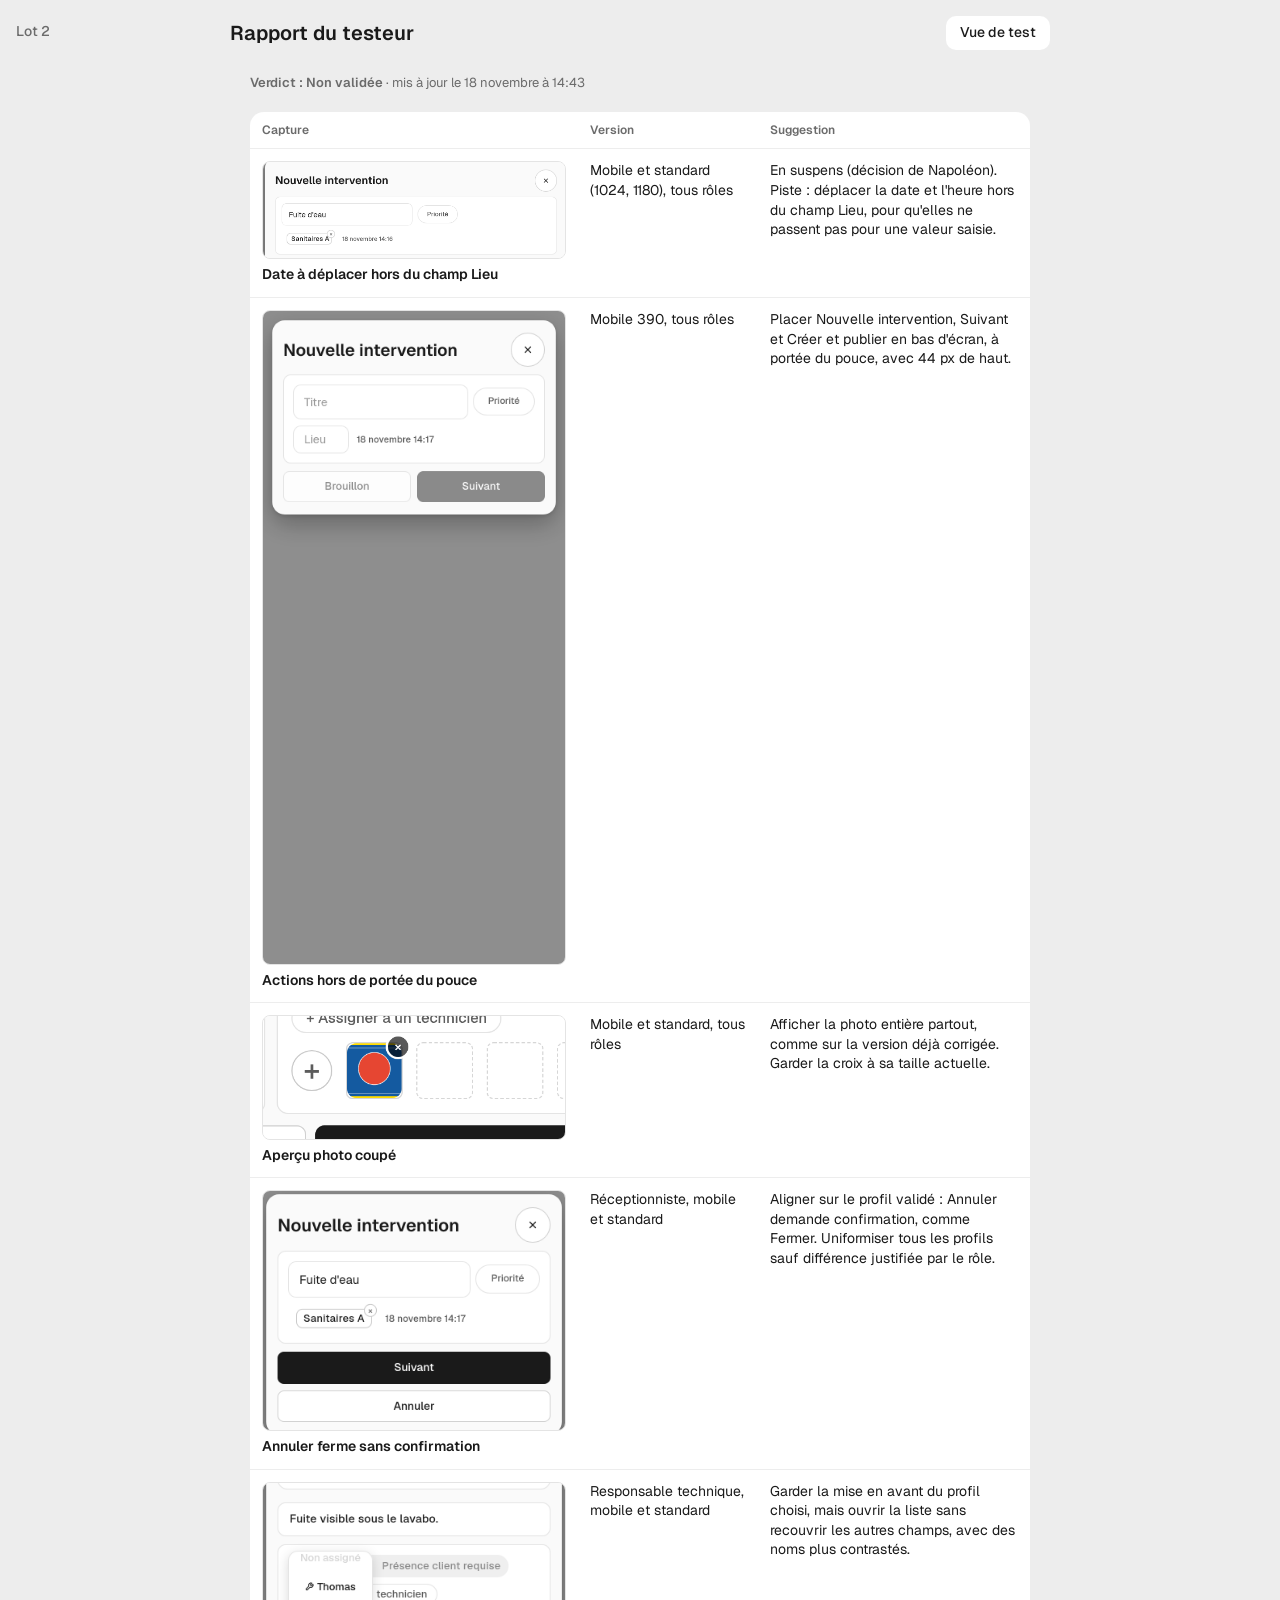
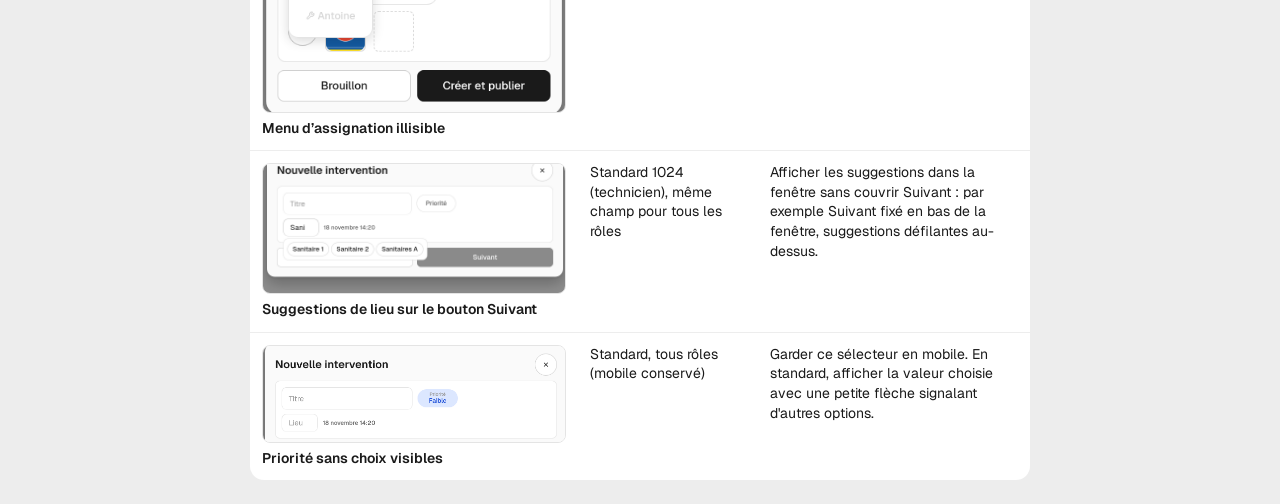
==== index.html @ e4c2c7fb "Rapport : tableau capture / version / suggestion" ====
<!doctype html>
<html lang="fr">
<head>
<meta charset="utf-8">
<meta name="viewport" content="width=device-width, initial-scale=1">
<title>Labo test fonctionnalités</title>
<link rel="icon" href="data:,">
<link rel="stylesheet" href="https://fonts.googleapis.com/css2?family=Geist:wght@400;500;600&family=Geist+Mono&display=swap">
<style>
*{box-sizing:border-box}
html,body{margin:0;background:#EDEDED;color:#1A1A1A;font:15px/1.4 Geist,system-ui,sans-serif}
h1{font-size:20px;font-weight:600;margin:0}
h2{font-size:16px;font-weight:600;margin:0}
.top{padding:16px 20px 0}
.wrap{display:grid;grid-template-columns:1fr 1fr;gap:20px;padding:16px 20px 24px;align-items:start}
@media (max-width:900px){.wrap{grid-template-columns:1fr}}
.half{min-width:0}
.hrow{display:flex;align-items:center;justify-content:space-between;gap:12px;margin-bottom:12px;min-height:34px}
.sw{display:inline-flex;background:#fff;border-radius:10px;padding:3px}
.sw button{border:0;background:none;font:inherit;font-size:14px;font-weight:500;padding:6px 14px;border-radius:8px;color:#6B6B6B;cursor:pointer}
.sw button[aria-pressed=true]{background:#1A1A1A;color:#fff}
.stage{position:relative;overflow:hidden}
.stage iframe{border:0;display:block;transform-origin:0 0;background:#EDEDED}
.std iframe{border-radius:14px;box-shadow:0 0 0 1px rgba(0,0,0,.08)}
.phone{border:10px solid #1A1A1A;border-radius:44px;overflow:hidden;width:410px;height:864px;transform-origin:0 0}
.phone iframe{width:390px;height:844px}
.muted{color:#6B6B6B}
.maj{font-size:13px}
.rt{width:100%;border-collapse:separate;border-spacing:0;background:#fff;border-radius:14px;overflow:hidden;font-size:14px}
.rt th{text-align:left;font-size:12px;font-weight:600;color:#6B6B6B;padding:10px 12px;border-bottom:1px solid #EDEDED}
.rt td{vertical-align:top;padding:12px;border-bottom:1px solid #EDEDED}
.rt tr:last-child td{border-bottom:0}
.rt td:first-child{width:42%}
.rt img{display:block;max-width:100%;border-radius:8px;border:1px solid #E4E4E4;cursor:zoom-in}
.rt b{font-weight:600}
.vd{font-weight:600}
.cards{display:flex;flex-direction:column;gap:12px}
.card{background:#fff;border-radius:14px;padding:14px 16px}
.card h3{font-size:15px;font-weight:600;margin:0 0 8px}
.ex{font-size:12px;font-weight:500;color:#6B6B6B;margin-bottom:4px}
.bd{display:flex;flex-wrap:wrap;gap:6px;margin-bottom:10px}
.b{font-size:12px;font-weight:500;padding:2px 8px;border-radius:999px;background:#F1F1F1}
.g-bloquant{background:#FBE3E1;color:#9B1C12}.g-majeur{background:#FCEBD5;color:#8A4B00}.g-mineur{background:#EEF0F3;color:#3D4450}
.s-ouvert{background:#F1F1F1}.s-corrige{background:#E2EEFB;color:#14508C}.s-valide{background:#E1F3E6;color:#1C6B34}
.card img{display:block;max-width:100%;border-radius:10px;border:1px solid #E4E4E4;cursor:zoom-in;margin-bottom:10px}
pre{font:12.5px/1.45 'Geist Mono',ui-monospace,monospace;background:#F6F6F6;border-radius:10px;padding:10px 12px;margin:0 0 10px;white-space:pre-wrap;word-break:break-word}
.cm{margin:0;white-space:pre-wrap}
.big{position:fixed;inset:0;background:rgba(0,0,0,.8);display:flex;align-items:center;justify-content:center;z-index:9;cursor:zoom-out;padding:20px}
.big img{max-width:100%;max-height:100%;border-radius:10px;background:#fff}
.wrap.r{grid-template-columns:1fr;max-width:820px;margin:0 auto}
.top{display:flex;align-items:center;justify-content:space-between;max-width:860px;margin:0 auto}
.back{color:#1A1A1A;font-weight:500;font-size:14px;background:#fff;border-radius:10px;padding:7px 14px;text-decoration:none}
#lotv{position:absolute;top:22px;left:16px;font-size:14px;font-weight:500;color:#6B6B6B}
</style>
</head>
<body>
<div id="lotv">Lot 2</div>
<div class="top"><h1>Rapport du testeur</h1><a class="back" href="test.html">Vue de test</a></div>
<div class="wrap r">
  <section class="half" id="rapport">
    <div class="hrow"><span class="muted maj" id="maj"></span></div>
    <div class="cards" id="constats"><p class="muted">Chargement…</p></div>
  </section>
</div>
<script>
// Partie droite : rapport.json (rempli par l'Agent Testeur).
const esc = v => String(v ?? '').replace(/[&<>"']/g, c => ({ '&': '&amp;', '<': '&lt;', '>': '&gt;', '"': '&quot;', "'": '&#39;' })[c]);
const G = { bloquant: 'Bloquant', majeur: 'Majeur', mineur: 'Mineur' }, S = { ouvert: 'Ouvert', corrige: 'Corrigé', valide: 'Validé' }, V = { mobile: 'Mobile', standard: 'Standard' };
const fmt = d => { const x = new Date(d); return isNaN(x) ? '' : x.toLocaleString('fr-FR', { day: 'numeric', month: 'long', hour: '2-digit', minute: '2-digit', timeZone: 'Europe/Paris' }); };
fetch('rapport.json?t=' + Date.now(), { cache: 'no-store' }).then(r => r.json()).then(R => {
  const L = R.constats || [];
  document.getElementById('maj').innerHTML = (R.verdict ? `<span class="vd">Verdict : ${esc(R.verdict)}</span> · ` : '') + (R.maj ? 'mis à jour le ' + fmt(R.maj) : '');
  document.getElementById('constats').innerHTML = L.length ? `<table class="rt"><thead><tr><th>Capture</th><th>Version</th><th>Suggestion</th></tr></thead><tbody>${L.map(c => `<tr>
    <td>${c.capture ? `<img src="${esc(c.capture)}?t=${Date.now()}" alt="${esc(c.titre)}" loading="lazy">` : ''}<div style="margin-top:6px"><b>${esc(c.titre)}</b></div></td>
    <td>${esc(c.versions || c.vue || '')}</td>
    <td>${esc(c.suggestion || c.commentaire || '')}</td>
  </tr>`).join('')}</tbody></table>` : '<p class="muted">Aucun constat pour l\'instant.</p>';
}).catch(() => { document.getElementById('constats').innerHTML = '<p class="muted">Rapport illisible : vérifier que rapport.json est un JSON valide.</p>'; });
document.getElementById('constats').addEventListener('click', e => { const i = e.target.closest('.rt img, .card img'); if (!i) return; const o = document.createElement('div'); o.className = 'big'; o.innerHTML = `<img src="${i.src}" alt="">`; o.onclick = () => o.remove(); document.body.append(o); });
addEventListener('keydown', e => { if (e.key === 'Escape') document.querySelector('.big')?.remove(); });
</script>
</body>
</html>
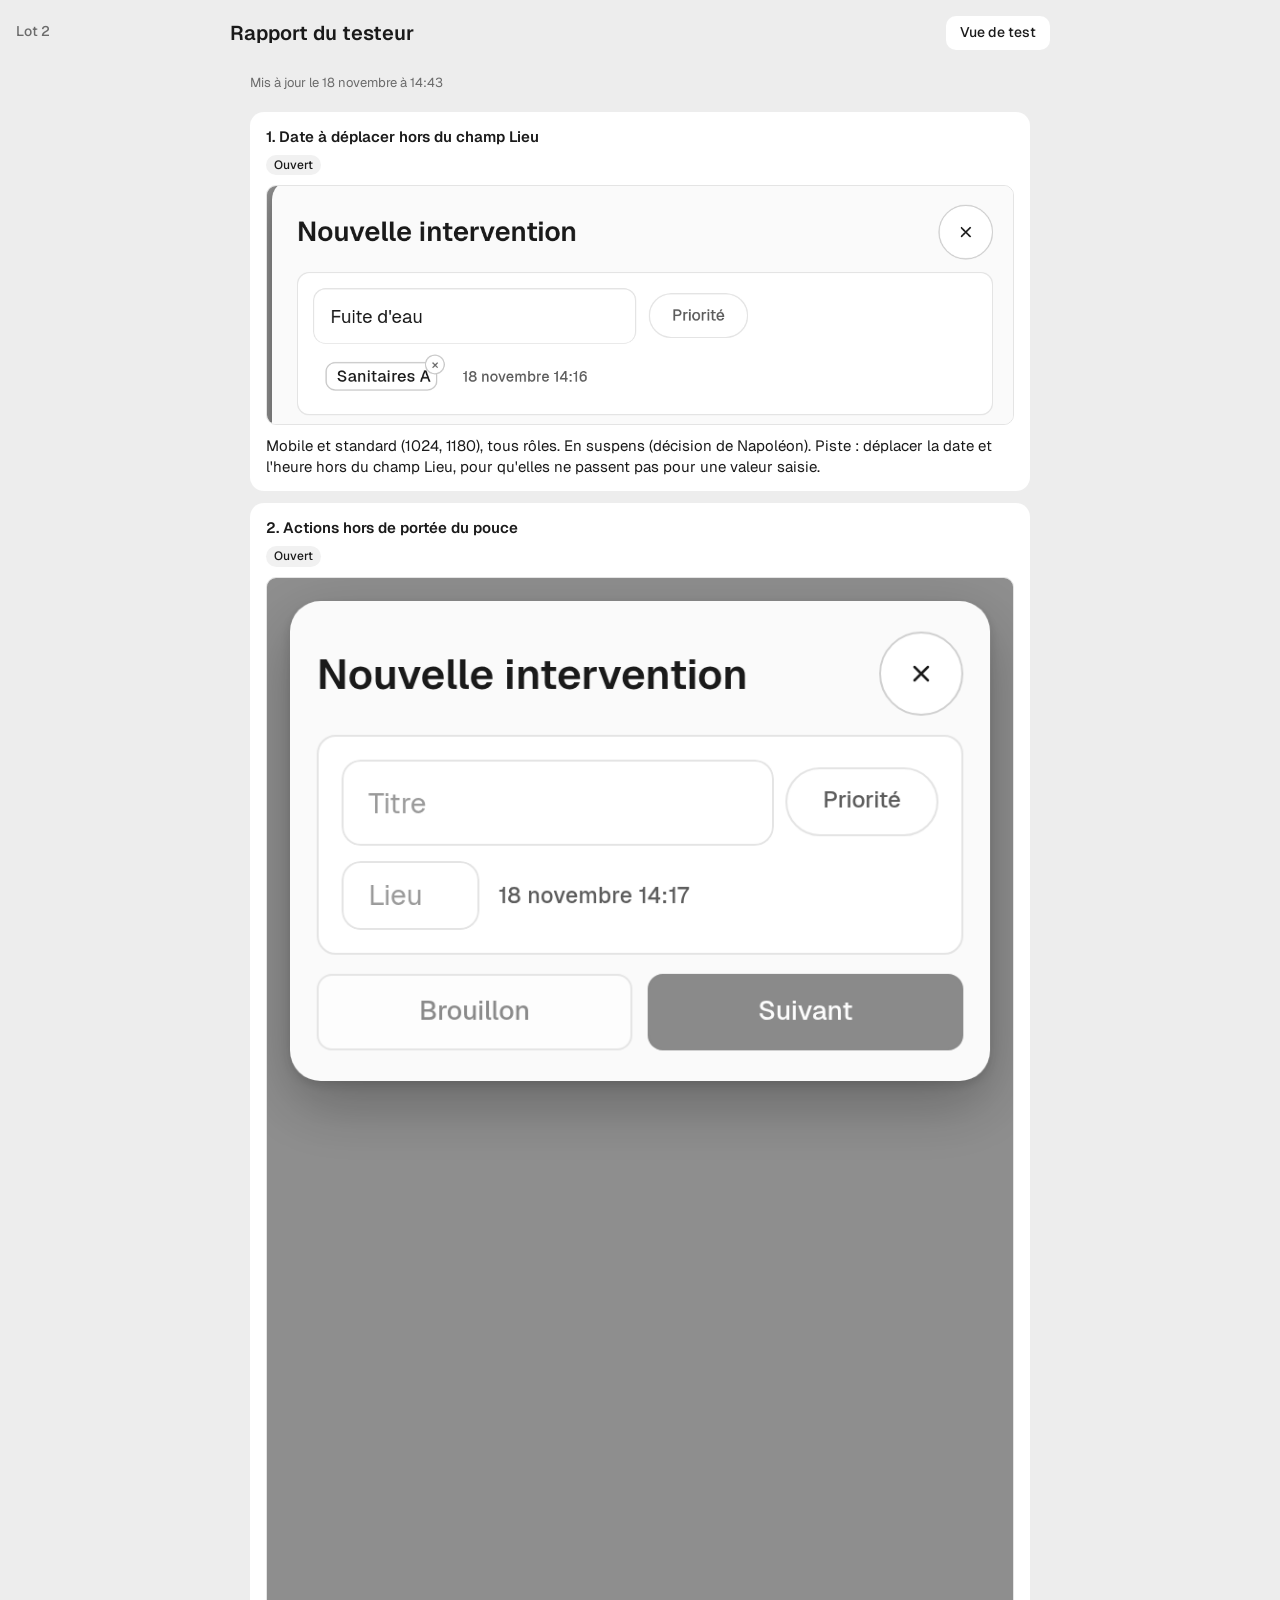
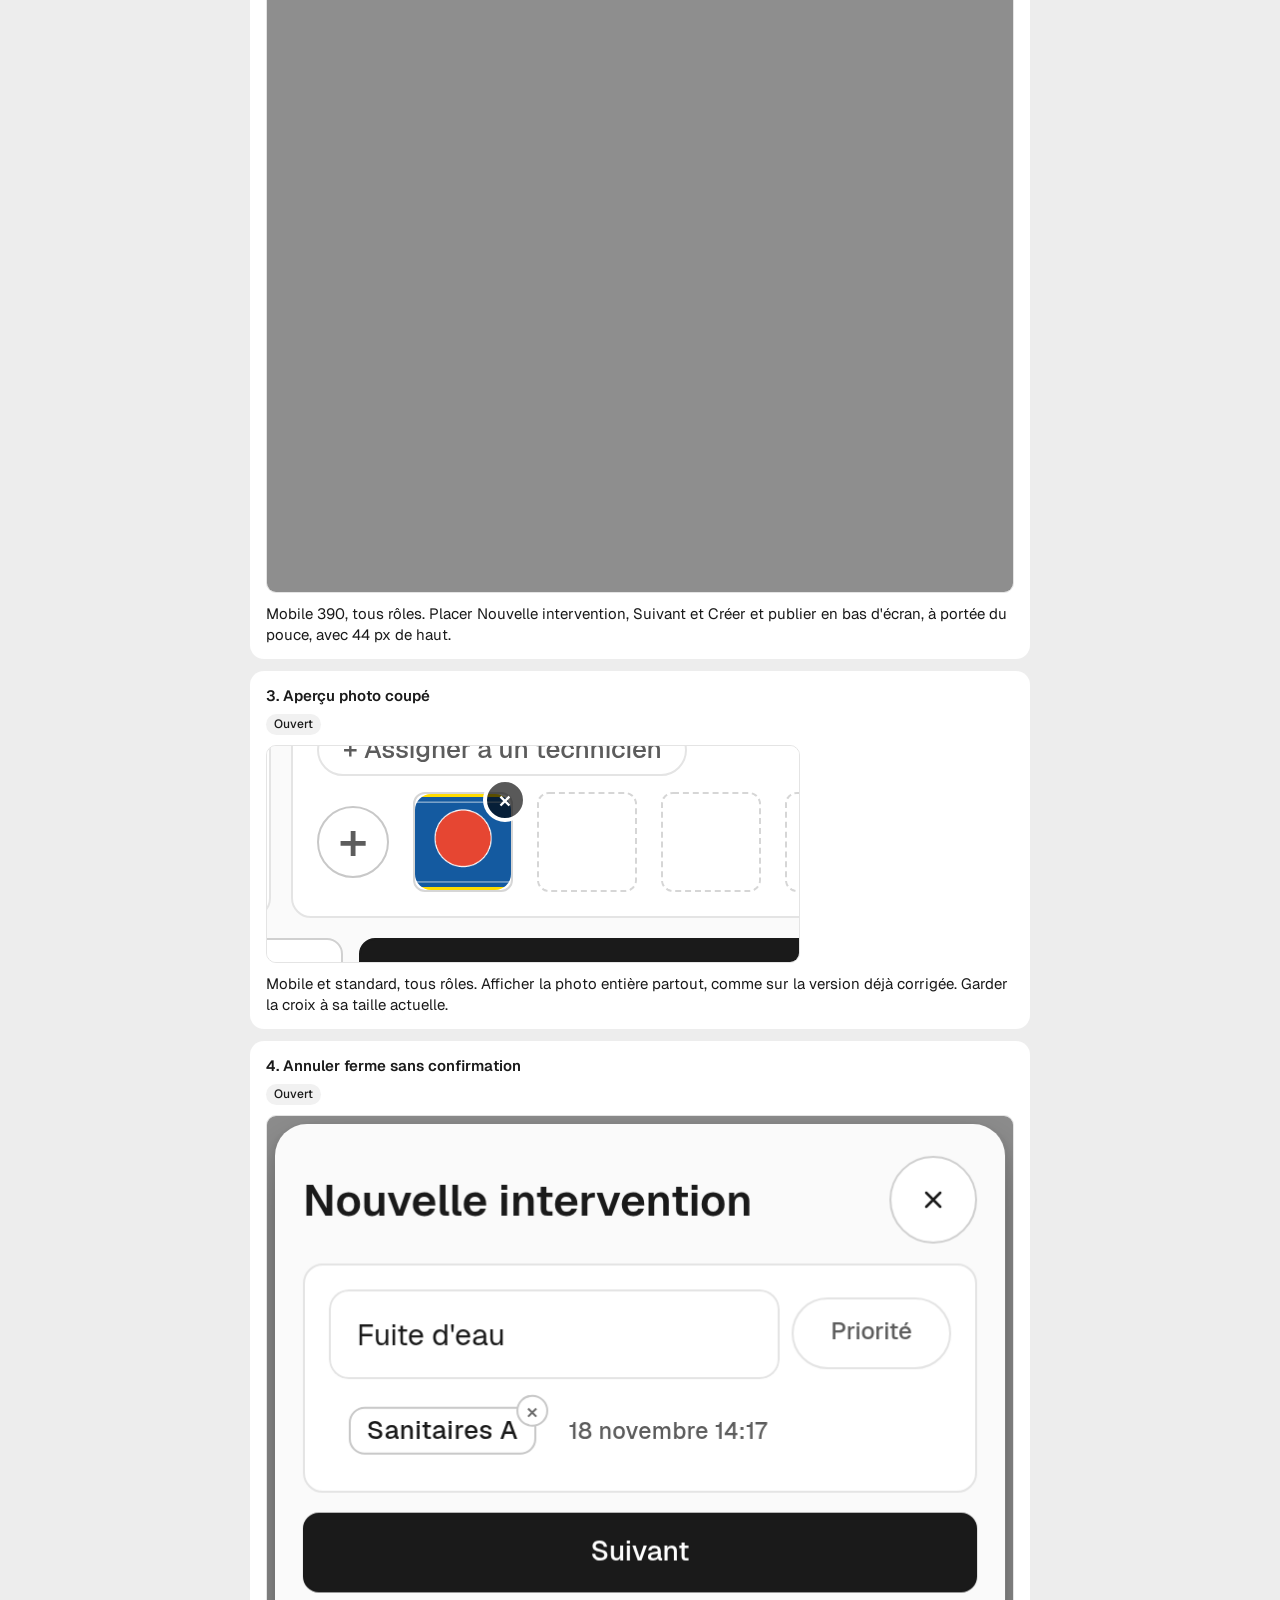
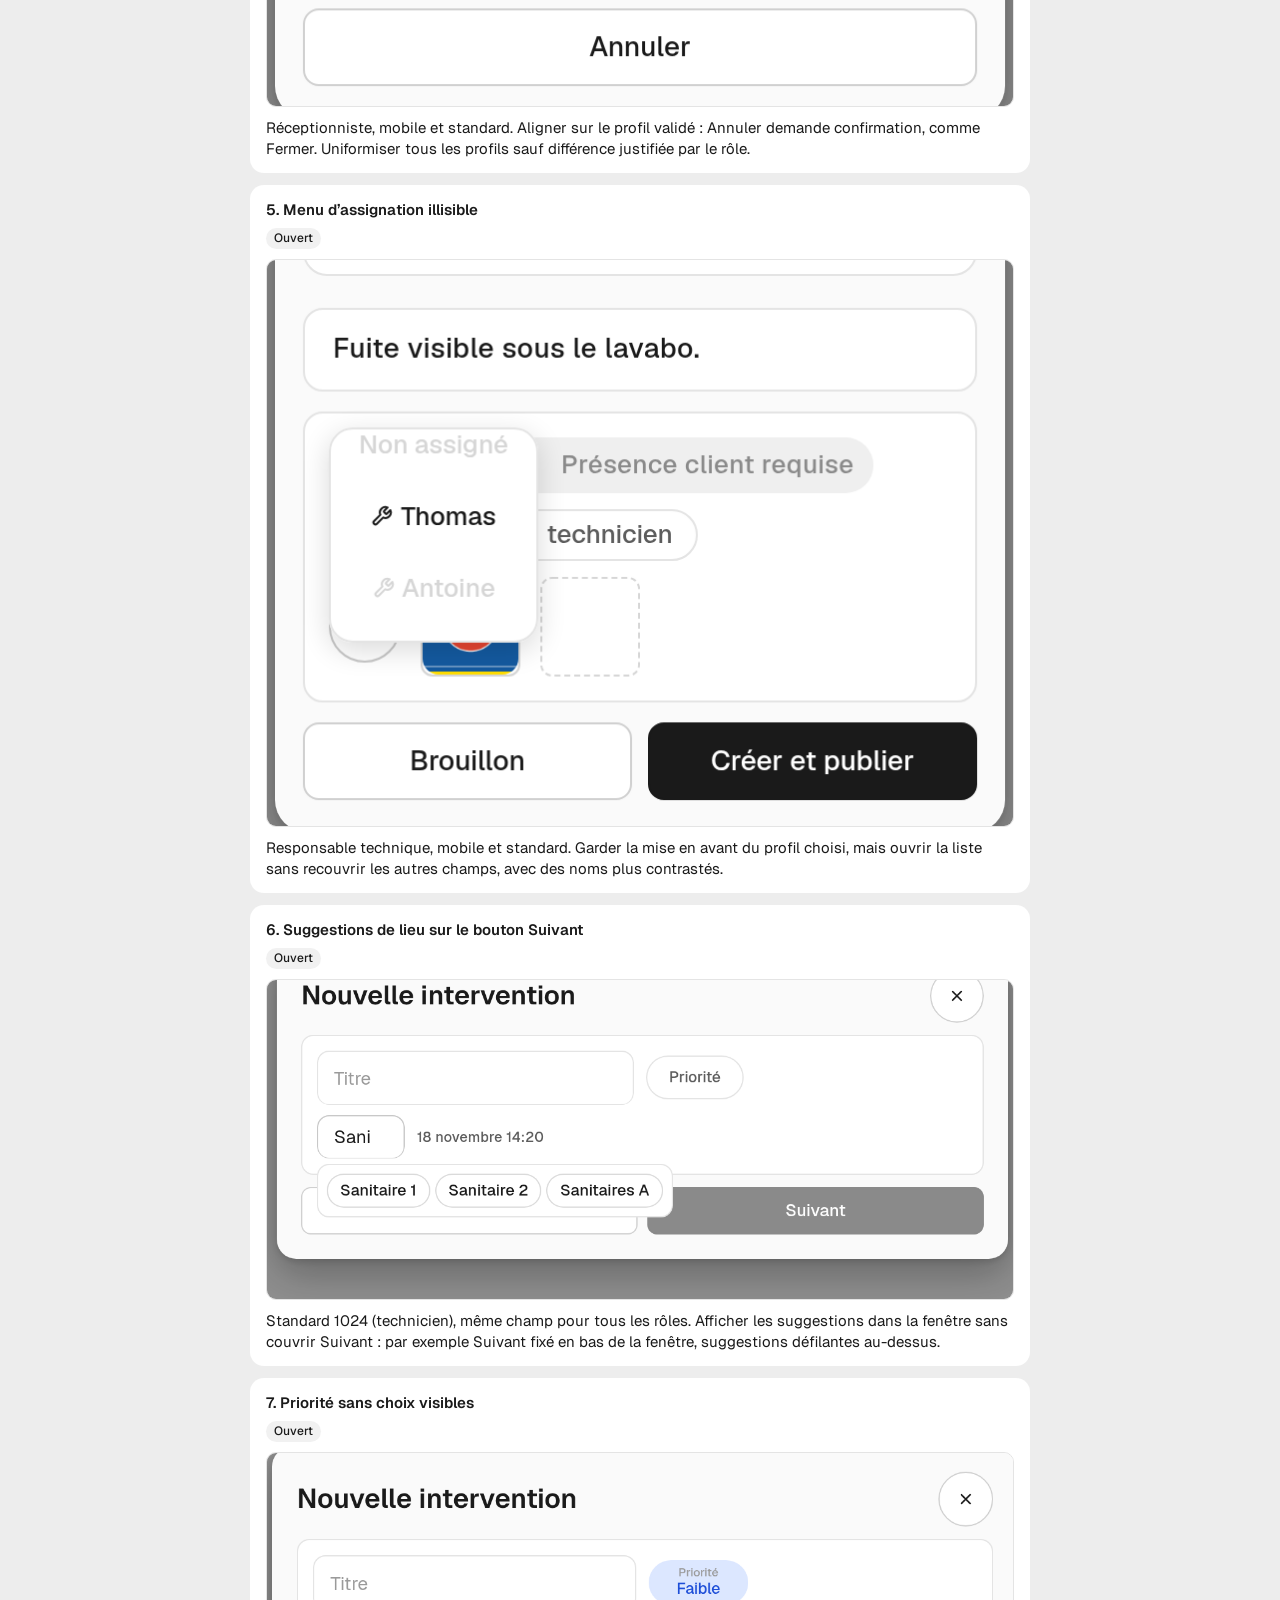
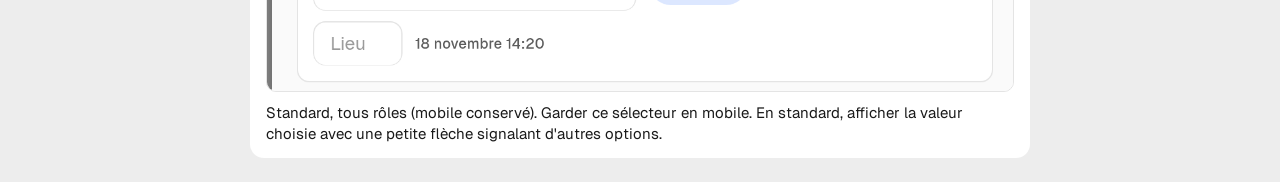
==== commit ee579f65: "Revert "Rapport : tableau capture / version / suggestion" This reverts commit e4c2c7fb3b14aaa606e029" ====
--- a/index.html
+++ b/index.html
@@ -26,14 +26,6 @@
 .phone iframe{width:390px;height:844px}
 .muted{color:#6B6B6B}
 .maj{font-size:13px}
-.rt{width:100%;border-collapse:separate;border-spacing:0;background:#fff;border-radius:14px;overflow:hidden;font-size:14px}
-.rt th{text-align:left;font-size:12px;font-weight:600;color:#6B6B6B;padding:10px 12px;border-bottom:1px solid #EDEDED}
-.rt td{vertical-align:top;padding:12px;border-bottom:1px solid #EDEDED}
-.rt tr:last-child td{border-bottom:0}
-.rt td:first-child{width:42%}
-.rt img{display:block;max-width:100%;border-radius:8px;border:1px solid #E4E4E4;cursor:zoom-in}
-.rt b{font-weight:600}
-.vd{font-weight:600}
 .cards{display:flex;flex-direction:column;gap:12px}
 .card{background:#fff;border-radius:14px;padding:14px 16px}
 .card h3{font-size:15px;font-weight:600;margin:0 0 8px}
@@ -69,14 +61,17 @@
 const fmt = d => { const x = new Date(d); return isNaN(x) ? '' : x.toLocaleString('fr-FR', { day: 'numeric', month: 'long', hour: '2-digit', minute: '2-digit', timeZone: 'Europe/Paris' }); };
 fetch('rapport.json?t=' + Date.now(), { cache: 'no-store' }).then(r => r.json()).then(R => {
   const L = R.constats || [];
-  document.getElementById('maj').innerHTML = (R.verdict ? `<span class="vd">Verdict : ${esc(R.verdict)}</span> · ` : '') + (R.maj ? 'mis à jour le ' + fmt(R.maj) : '');
-  document.getElementById('constats').innerHTML = L.length ? `<table class="rt"><thead><tr><th>Capture</th><th>Version</th><th>Suggestion</th></tr></thead><tbody>${L.map(c => `<tr>
-    <td>${c.capture ? `<img src="${esc(c.capture)}?t=${Date.now()}" alt="${esc(c.titre)}" loading="lazy">` : ''}<div style="margin-top:6px"><b>${esc(c.titre)}</b></div></td>
-    <td>${esc(c.versions || c.vue || '')}</td>
-    <td>${esc(c.suggestion || c.commentaire || '')}</td>
-  </tr>`).join('')}</tbody></table>` : '<p class="muted">Aucun constat pour l\'instant.</p>';
+  document.getElementById('maj').textContent = R.maj ? 'Mis à jour le ' + fmt(R.maj) : '';
+  document.getElementById('constats').innerHTML = L.length ? L.map(c => `<article class="card">
+    ${c.exemple ? '<div class="ex">Exemple (à supprimer)</div>' : ''}
+    <h3>${esc(c.id)}. ${esc(c.titre)}</h3>
+    <div class="bd">${c.vue ? `<span class="b">${esc(V[c.vue] || c.vue)}</span>` : ''}${c.gravite ? `<span class="b g-${esc(c.gravite)}">${esc(G[c.gravite] || c.gravite)}</span>` : ''}${c.statut ? `<span class="b s-${esc(c.statut)}">${esc(S[c.statut] || c.statut)}</span>` : ''}</div>
+    ${c.capture ? `<img src="${esc(c.capture)}?t=${Date.now()}" alt="Capture du constat ${esc(c.id)}" loading="lazy">` : ''}
+    ${c.extrait ? `<pre>${esc(c.extrait)}</pre>` : ''}
+    ${c.commentaire ? `<p class="cm">${esc(c.commentaire)}</p>` : ''}
+  </article>`).join('') : '<p class="muted">Aucun constat pour l\'instant.</p>';
 }).catch(() => { document.getElementById('constats').innerHTML = '<p class="muted">Rapport illisible : vérifier que rapport.json est un JSON valide.</p>'; });
-document.getElementById('constats').addEventListener('click', e => { const i = e.target.closest('.rt img, .card img'); if (!i) return; const o = document.createElement('div'); o.className = 'big'; o.innerHTML = `<img src="${i.src}" alt="">`; o.onclick = () => o.remove(); document.body.append(o); });
+document.getElementById('constats').addEventListener('click', e => { const i = e.target.closest('.card img'); if (!i) return; const o = document.createElement('div'); o.className = 'big'; o.innerHTML = `<img src="${i.src}" alt="">`; o.onclick = () => o.remove(); document.body.append(o); });
 addEventListener('keydown', e => { if (e.key === 'Escape') document.querySelector('.big')?.remove(); });
 </script>
 </body>
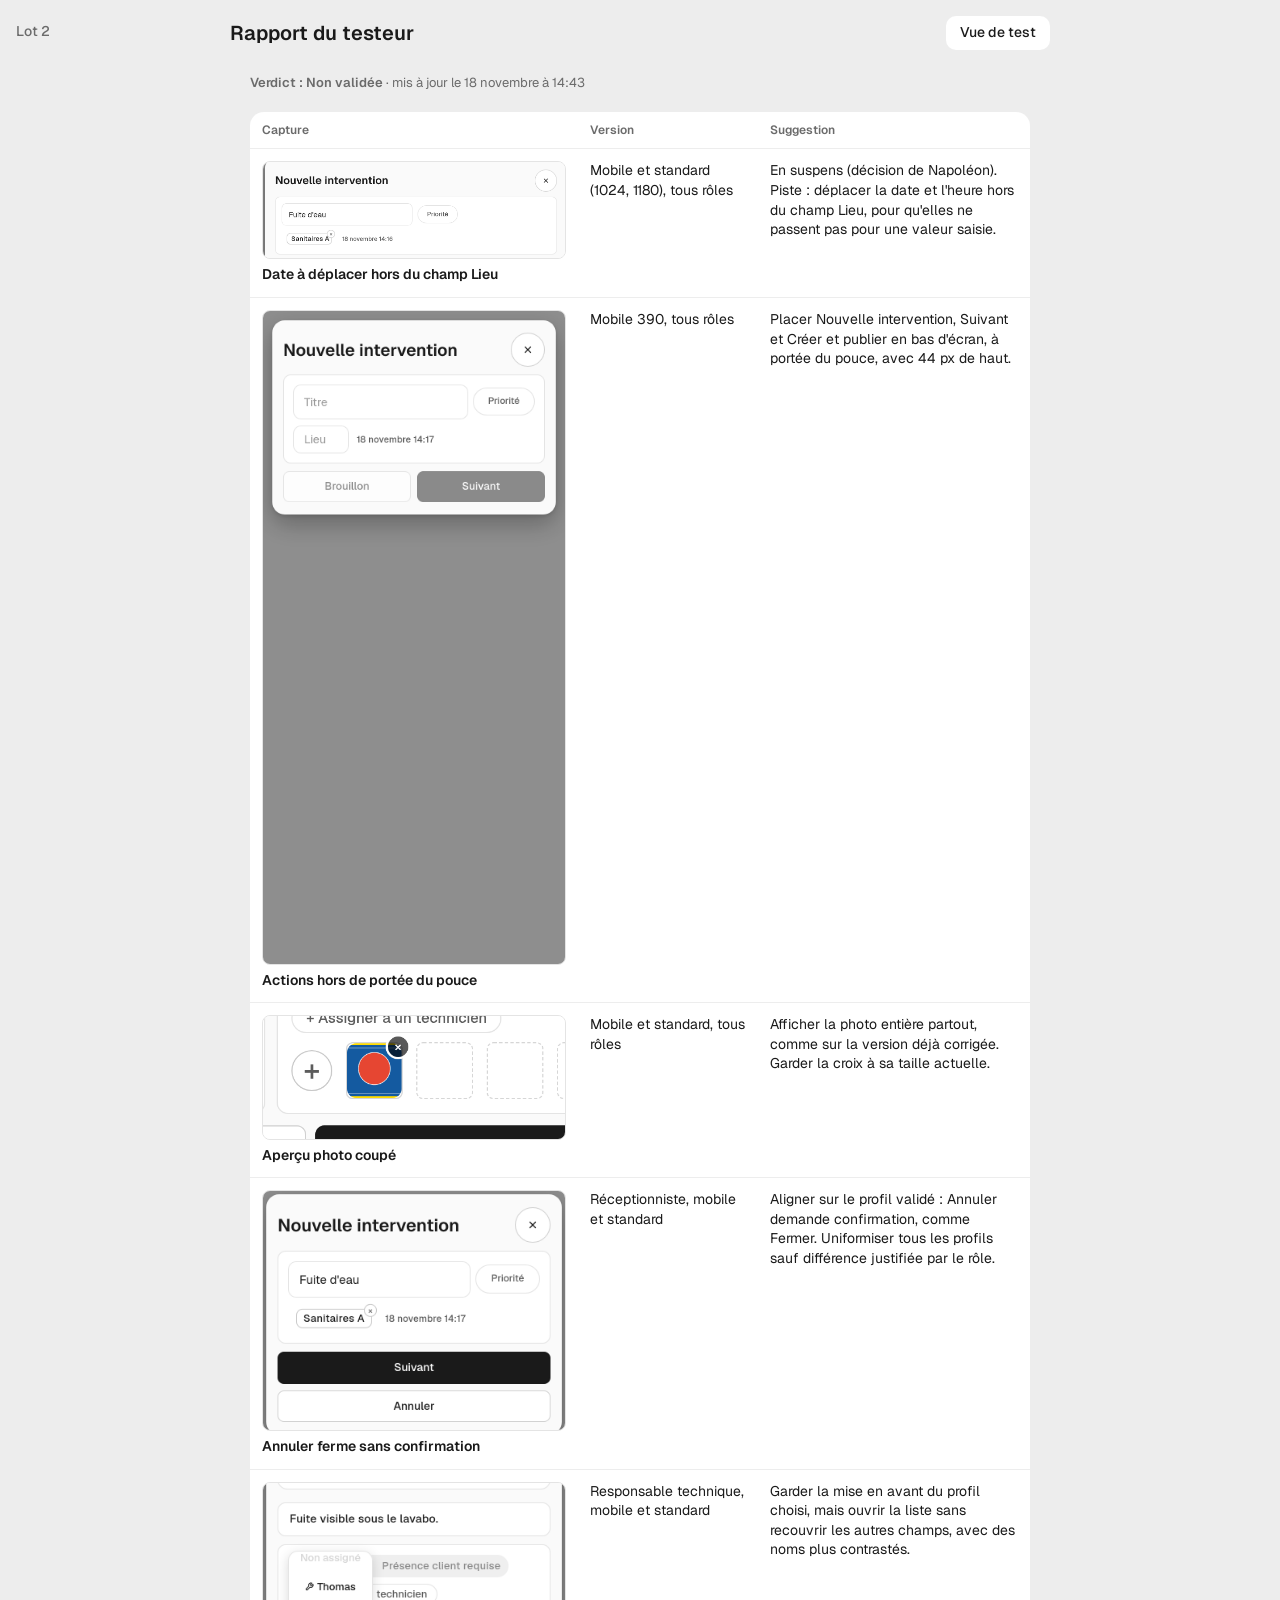
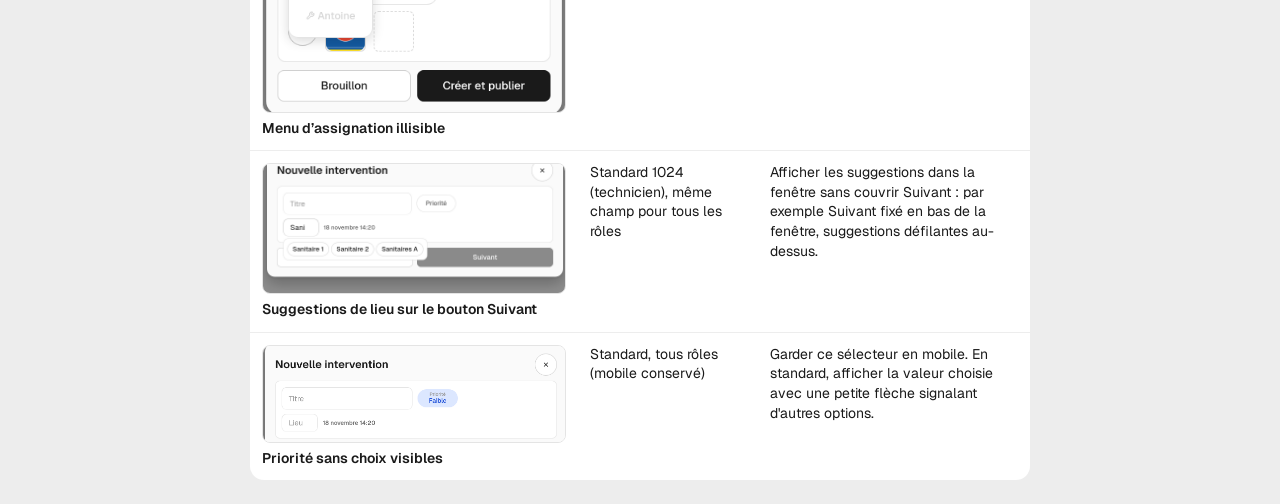
==== commit 250a97e8: "Reapply "Rapport : tableau capture / version / suggestion" This reverts commit ee579f65d5dd57601117d" ====
--- a/index.html
+++ b/index.html
@@ -26,6 +26,14 @@
 .phone iframe{width:390px;height:844px}
 .muted{color:#6B6B6B}
 .maj{font-size:13px}
+.rt{width:100%;border-collapse:separate;border-spacing:0;background:#fff;border-radius:14px;overflow:hidden;font-size:14px}
+.rt th{text-align:left;font-size:12px;font-weight:600;color:#6B6B6B;padding:10px 12px;border-bottom:1px solid #EDEDED}
+.rt td{vertical-align:top;padding:12px;border-bottom:1px solid #EDEDED}
+.rt tr:last-child td{border-bottom:0}
+.rt td:first-child{width:42%}
+.rt img{display:block;max-width:100%;border-radius:8px;border:1px solid #E4E4E4;cursor:zoom-in}
+.rt b{font-weight:600}
+.vd{font-weight:600}
 .cards{display:flex;flex-direction:column;gap:12px}
 .card{background:#fff;border-radius:14px;padding:14px 16px}
 .card h3{font-size:15px;font-weight:600;margin:0 0 8px}
@@ -61,17 +69,14 @@
 const fmt = d => { const x = new Date(d); return isNaN(x) ? '' : x.toLocaleString('fr-FR', { day: 'numeric', month: 'long', hour: '2-digit', minute: '2-digit', timeZone: 'Europe/Paris' }); };
 fetch('rapport.json?t=' + Date.now(), { cache: 'no-store' }).then(r => r.json()).then(R => {
   const L = R.constats || [];
-  document.getElementById('maj').textContent = R.maj ? 'Mis à jour le ' + fmt(R.maj) : '';
-  document.getElementById('constats').innerHTML = L.length ? L.map(c => `<article class="card">
-    ${c.exemple ? '<div class="ex">Exemple (à supprimer)</div>' : ''}
-    <h3>${esc(c.id)}. ${esc(c.titre)}</h3>
-    <div class="bd">${c.vue ? `<span class="b">${esc(V[c.vue] || c.vue)}</span>` : ''}${c.gravite ? `<span class="b g-${esc(c.gravite)}">${esc(G[c.gravite] || c.gravite)}</span>` : ''}${c.statut ? `<span class="b s-${esc(c.statut)}">${esc(S[c.statut] || c.statut)}</span>` : ''}</div>
-    ${c.capture ? `<img src="${esc(c.capture)}?t=${Date.now()}" alt="Capture du constat ${esc(c.id)}" loading="lazy">` : ''}
-    ${c.extrait ? `<pre>${esc(c.extrait)}</pre>` : ''}
-    ${c.commentaire ? `<p class="cm">${esc(c.commentaire)}</p>` : ''}
-  </article>`).join('') : '<p class="muted">Aucun constat pour l\'instant.</p>';
+  document.getElementById('maj').innerHTML = (R.verdict ? `<span class="vd">Verdict : ${esc(R.verdict)}</span> · ` : '') + (R.maj ? 'mis à jour le ' + fmt(R.maj) : '');
+  document.getElementById('constats').innerHTML = L.length ? `<table class="rt"><thead><tr><th>Capture</th><th>Version</th><th>Suggestion</th></tr></thead><tbody>${L.map(c => `<tr>
+    <td>${c.capture ? `<img src="${esc(c.capture)}?t=${Date.now()}" alt="${esc(c.titre)}" loading="lazy">` : ''}<div style="margin-top:6px"><b>${esc(c.titre)}</b></div></td>
+    <td>${esc(c.versions || c.vue || '')}</td>
+    <td>${esc(c.suggestion || c.commentaire || '')}</td>
+  </tr>`).join('')}</tbody></table>` : '<p class="muted">Aucun constat pour l\'instant.</p>';
 }).catch(() => { document.getElementById('constats').innerHTML = '<p class="muted">Rapport illisible : vérifier que rapport.json est un JSON valide.</p>'; });
-document.getElementById('constats').addEventListener('click', e => { const i = e.target.closest('.card img'); if (!i) return; const o = document.createElement('div'); o.className = 'big'; o.innerHTML = `<img src="${i.src}" alt="">`; o.onclick = () => o.remove(); document.body.append(o); });
+document.getElementById('constats').addEventListener('click', e => { const i = e.target.closest('.rt img, .card img'); if (!i) return; const o = document.createElement('div'); o.className = 'big'; o.innerHTML = `<img src="${i.src}" alt="">`; o.onclick = () => o.remove(); document.body.append(o); });
 addEventListener('keydown', e => { if (e.key === 'Escape') document.querySelector('.big')?.remove(); });
 </script>
 </body>
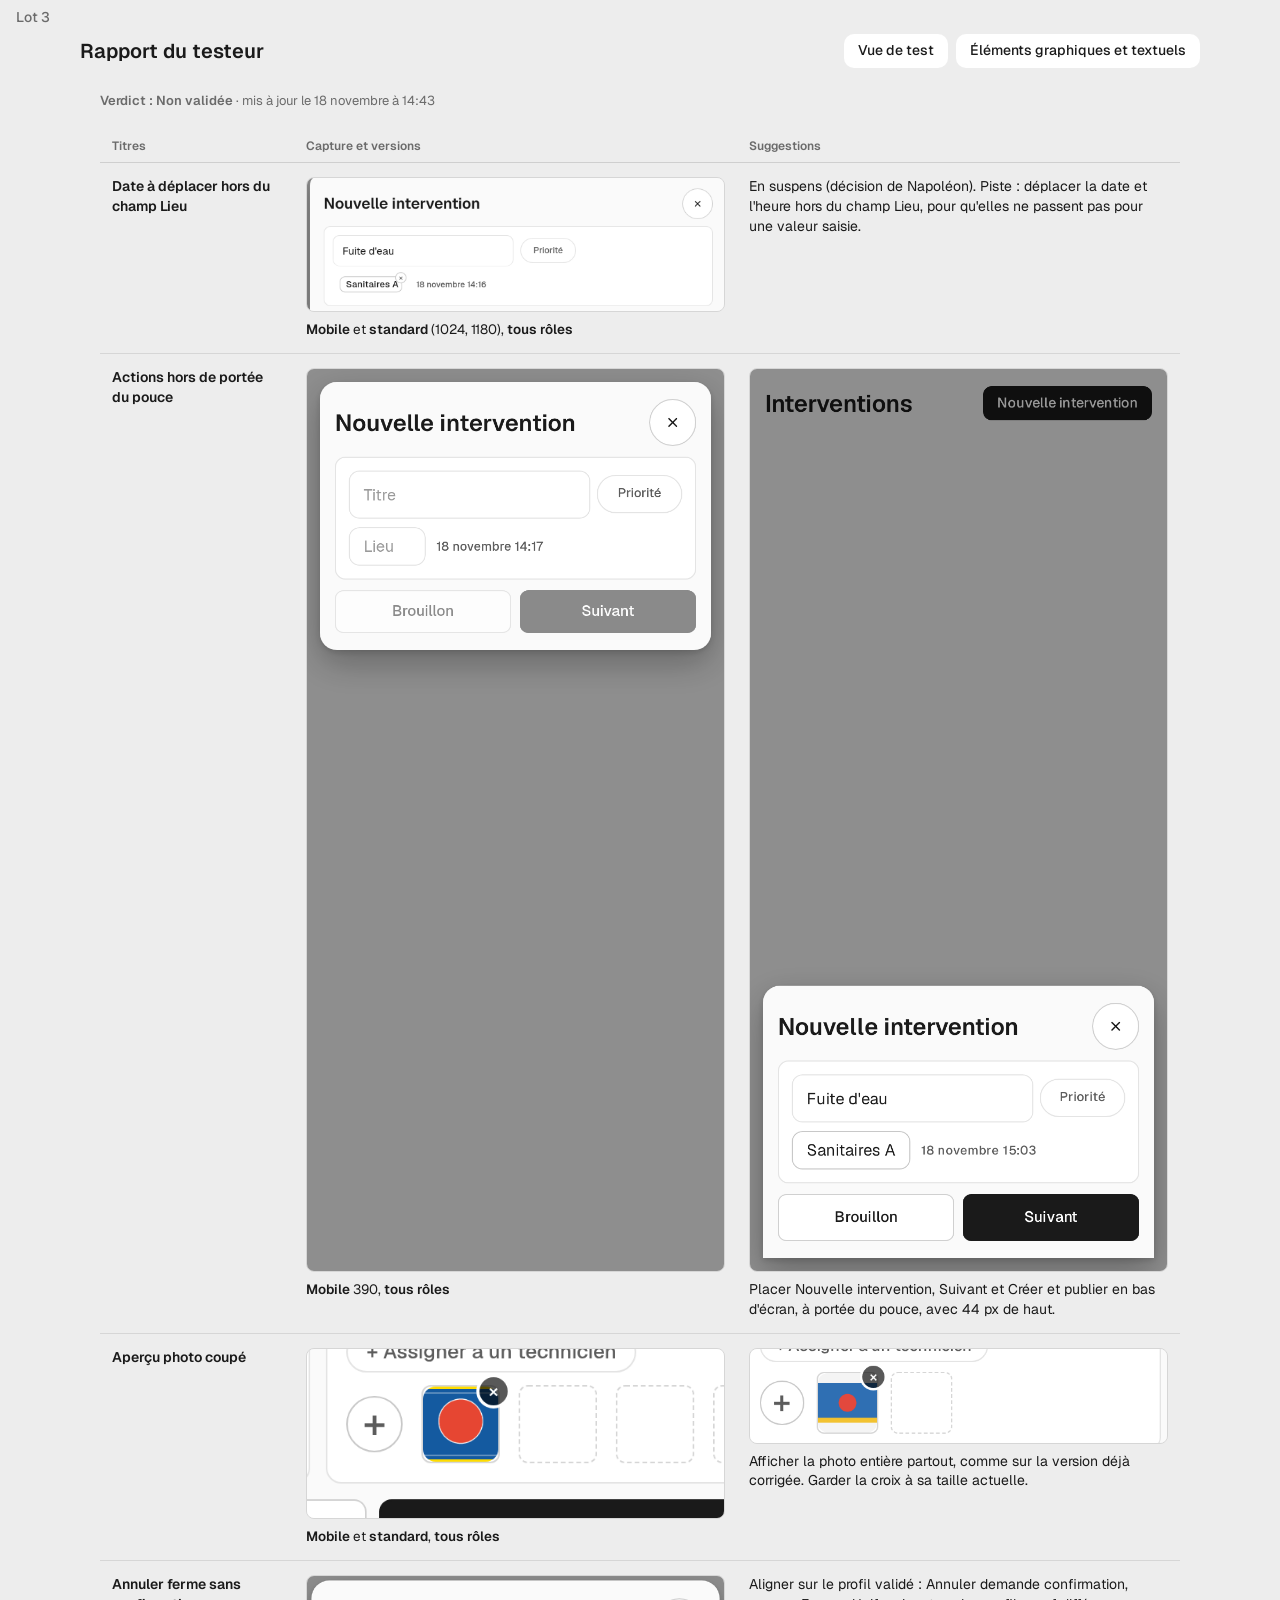
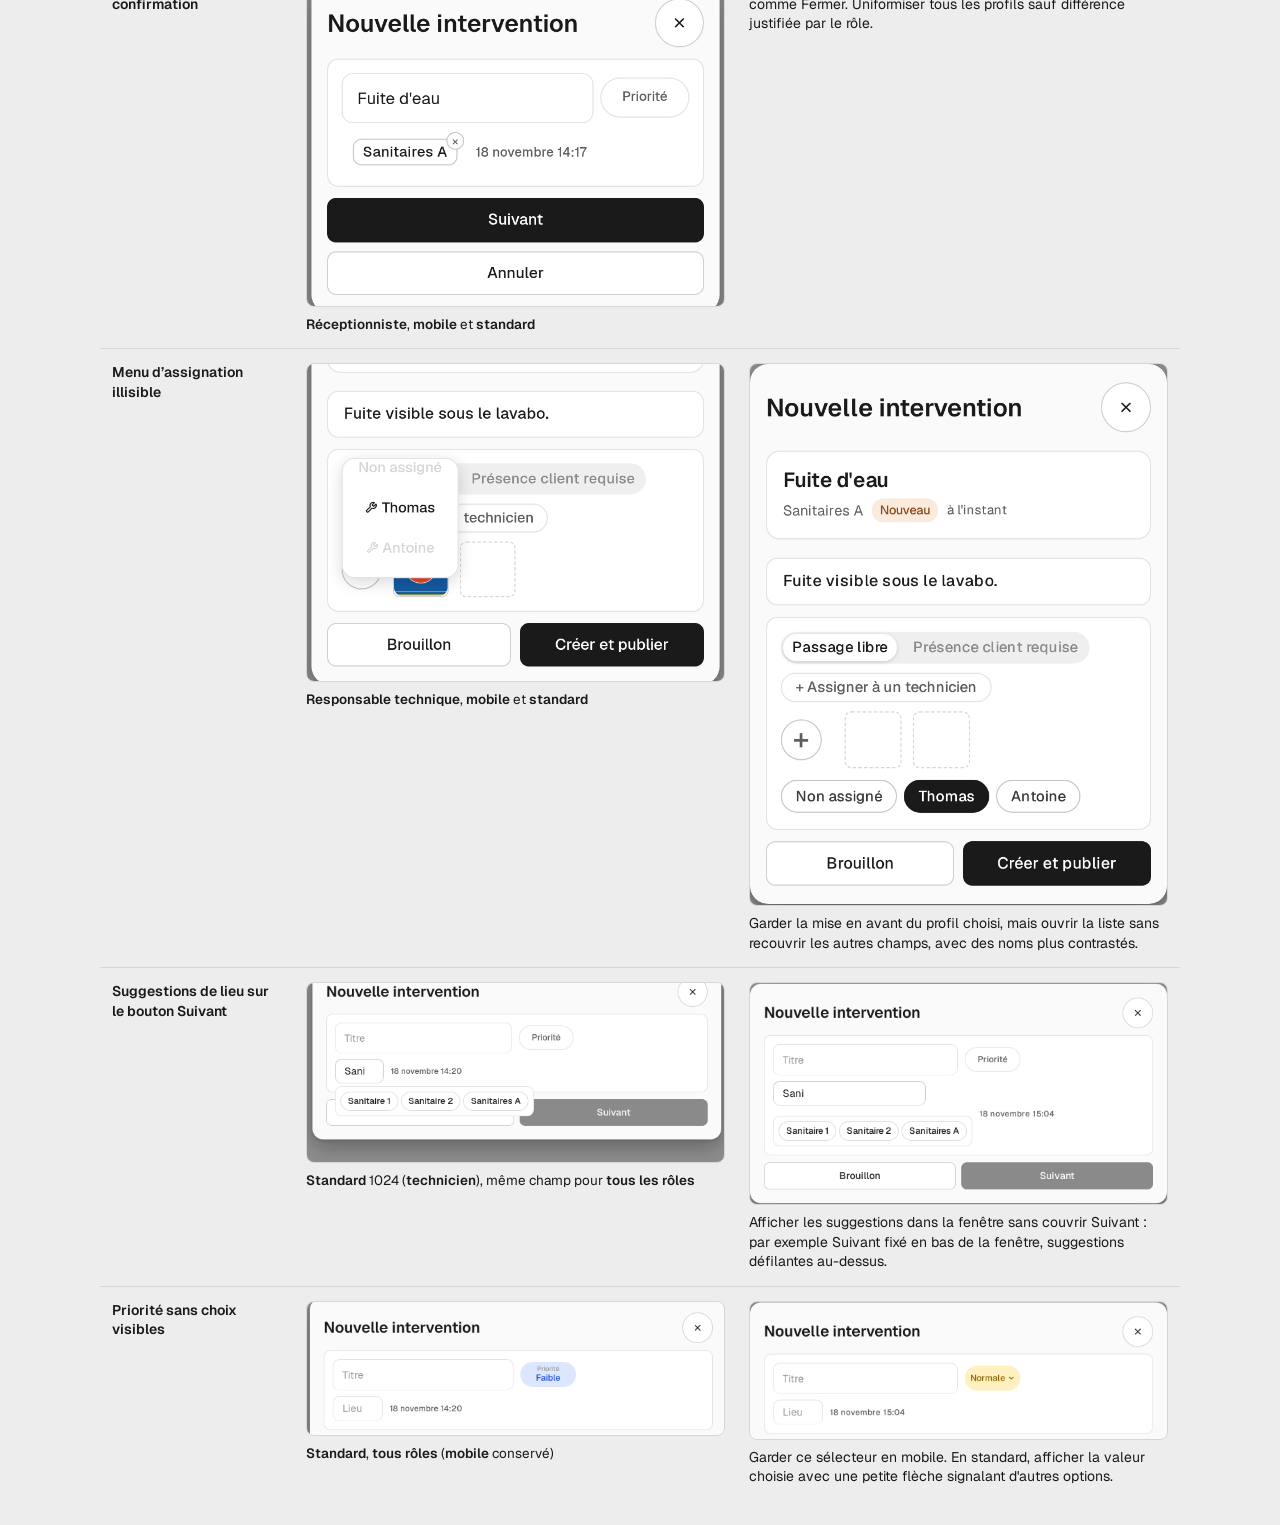
==== commit 3ad1bb50: "Lot 3 : page Éléments graphiques et textuels, rapport (Titres, versions et rôles, visuels de suggest" ====
--- a/index.html
+++ b/index.html
@@ -26,12 +26,12 @@
 .phone iframe{width:390px;height:844px}
 .muted{color:#6B6B6B}
 .maj{font-size:13px}
-.rt{width:100%;border-collapse:separate;border-spacing:0;background:#fff;border-radius:14px;overflow:hidden;font-size:14px}
-.rt th{text-align:left;font-size:12px;font-weight:600;color:#6B6B6B;padding:10px 12px;border-bottom:1px solid #EDEDED}
-.rt td{vertical-align:top;padding:12px;border-bottom:1px solid #EDEDED}
+.rt{width:100%;border-collapse:collapse;font-size:14px}
+.rt th{text-align:left;font-size:12px;font-weight:600;color:#6B6B6B;padding:8px 12px;border-bottom:1px solid #CFCFCF}
+.rt td{vertical-align:top;padding:14px 12px;border-bottom:1px solid #D6D6D6}
 .rt tr:last-child td{border-bottom:0}
-.rt td:first-child{width:42%}
-.rt img{display:block;max-width:100%;border-radius:8px;border:1px solid #E4E4E4;cursor:zoom-in}
+.rt td.tt{width:18%;font-weight:600}.rt td.cp{width:41%}.rt td.cp img,.rt td.sg img{margin-bottom:8px}.vs{display:flex;flex-direction:column;gap:2px;font-size:13.5px}.sg p{margin:0}
+.rt img{display:block;max-width:100%;border-radius:8px;border:1px solid #D6D6D6;cursor:zoom-in}
 .rt b{font-weight:600}
 .vd{font-weight:600}
 .cards{display:flex;flex-direction:column;gap:12px}
@@ -47,15 +47,15 @@
 .cm{margin:0;white-space:pre-wrap}
 .big{position:fixed;inset:0;background:rgba(0,0,0,.8);display:flex;align-items:center;justify-content:center;z-index:9;cursor:zoom-out;padding:20px}
 .big img{max-width:100%;max-height:100%;border-radius:10px;background:#fff}
-.wrap.r{grid-template-columns:1fr;max-width:820px;margin:0 auto}
-.top{display:flex;align-items:center;justify-content:space-between;max-width:860px;margin:0 auto}
-.back{color:#1A1A1A;font-weight:500;font-size:14px;background:#fff;border-radius:10px;padding:7px 14px;text-decoration:none}
-#lotv{position:absolute;top:22px;left:16px;font-size:14px;font-weight:500;color:#6B6B6B}
+.wrap.r{grid-template-columns:1fr;max-width:1120px;margin:0 auto}
+.top{display:flex;align-items:center;justify-content:space-between;max-width:1160px;margin:0 auto;padding-top:34px}
+.nav{display:flex;gap:8px}.back{color:#1A1A1A;font-weight:500;font-size:14px;background:#fff;border-radius:10px;padding:7px 14px;text-decoration:none}
+#lotv{position:absolute;top:8px;left:16px;font-size:14px;font-weight:500;color:#6B6B6B}
 </style>
 </head>
 <body>
-<div id="lotv">Lot 2</div>
-<div class="top"><h1>Rapport du testeur</h1><a class="back" href="test.html">Vue de test</a></div>
+<div id="lotv">Lot 3</div>
+<div class="top"><h1>Rapport du testeur</h1><div class="nav"><a class="back" href="test.html">Vue de test</a><a class="back" href="elements.html">Éléments graphiques et textuels</a></div></div>
 <div class="wrap r">
   <section class="half" id="rapport">
     <div class="hrow"><span class="muted maj" id="maj"></span></div>
@@ -67,13 +67,23 @@
 const esc = v => String(v ?? '').replace(/[&<>"']/g, c => ({ '&': '&amp;', '<': '&lt;', '>': '&gt;', '"': '&quot;', "'": '&#39;' })[c]);
 const G = { bloquant: 'Bloquant', majeur: 'Majeur', mineur: 'Mineur' }, S = { ouvert: 'Ouvert', corrige: 'Corrigé', valide: 'Validé' }, V = { mobile: 'Mobile', standard: 'Standard' };
 const fmt = d => { const x = new Date(d); return isNaN(x) ? '' : x.toLocaleString('fr-FR', { day: 'numeric', month: 'long', hour: '2-digit', minute: '2-digit', timeZone: 'Europe/Paris' }); };
+// Versions : [{vue, detail, roles[]}] (recommandé), ou ancien format texte / liste de textes (mots clés mis en gras).
+const KW = /\b(Mobile|Standard|Responsable technique|Resp\.tech|Technicien|Réceptionniste|Directeur|Client|tous (?:les )?rôles)\b/gi;
+const bold = t => esc(t).replace(KW, '<b>$1</b>');
+function vers(c) {
+  let v = c.versions ?? (c.vue ? (V[c.vue] || c.vue) : '');
+  if (!v || (Array.isArray(v) && !v.length)) return '';
+  const lines = [].concat(v).map(x => typeof x === 'string' ? bold(x) : `<b>${esc(x.vue || '')}</b>${x.detail ? ' · ' + esc(x.detail) : ''}${x.roles && [].concat(x.roles).length ? ' — ' + [].concat(x.roles).map(r => `<b>${esc(r)}</b>`).join(', ') : ''}`);
+  return `<div class="vs">${lines.map(l => `<span>${l}</span>`).join('')}</div>`;
+}
 fetch('rapport.json?t=' + Date.now(), { cache: 'no-store' }).then(r => r.json()).then(R => {
   const L = R.constats || [];
   document.getElementById('maj').innerHTML = (R.verdict ? `<span class="vd">Verdict : ${esc(R.verdict)}</span> · ` : '') + (R.maj ? 'mis à jour le ' + fmt(R.maj) : '');
-  document.getElementById('constats').innerHTML = L.length ? `<table class="rt"><thead><tr><th>Capture</th><th>Version</th><th>Suggestion</th></tr></thead><tbody>${L.map(c => `<tr>
-    <td>${c.capture ? `<img src="${esc(c.capture)}?t=${Date.now()}" alt="${esc(c.titre)}" loading="lazy">` : ''}<div style="margin-top:6px"><b>${esc(c.titre)}</b></div></td>
-    <td>${esc(c.versions || c.vue || '')}</td>
-    <td>${esc(c.suggestion || c.commentaire || '')}</td>
+  const T = Date.now(), img = (p, alt) => p ? `<img src="${esc(p)}?t=${T}" alt="${esc(alt)}" loading="lazy">` : '';
+  document.getElementById('constats').innerHTML = L.length ? `<table class="rt"><thead><tr><th>Titres</th><th>Capture et versions</th><th>Suggestions</th></tr></thead><tbody>${L.map(c => `<tr>
+    <td class="tt">${esc(c.titre)}</td>
+    <td class="cp">${img(c.capture, c.titre)}${vers(c)}</td>
+    <td class="sg">${img(c.suggestion_capture, 'Suggestion : ' + (c.titre || ''))}<p>${esc(c.suggestion || c.commentaire || '')}</p></td>
   </tr>`).join('')}</tbody></table>` : '<p class="muted">Aucun constat pour l\'instant.</p>';
 }).catch(() => { document.getElementById('constats').innerHTML = '<p class="muted">Rapport illisible : vérifier que rapport.json est un JSON valide.</p>'; });
 document.getElementById('constats').addEventListener('click', e => { const i = e.target.closest('.rt img, .card img'); if (!i) return; const o = document.createElement('div'); o.className = 'big'; o.innerHTML = `<img src="${i.src}" alt="">`; o.onclick = () => o.remove(); document.body.append(o); });
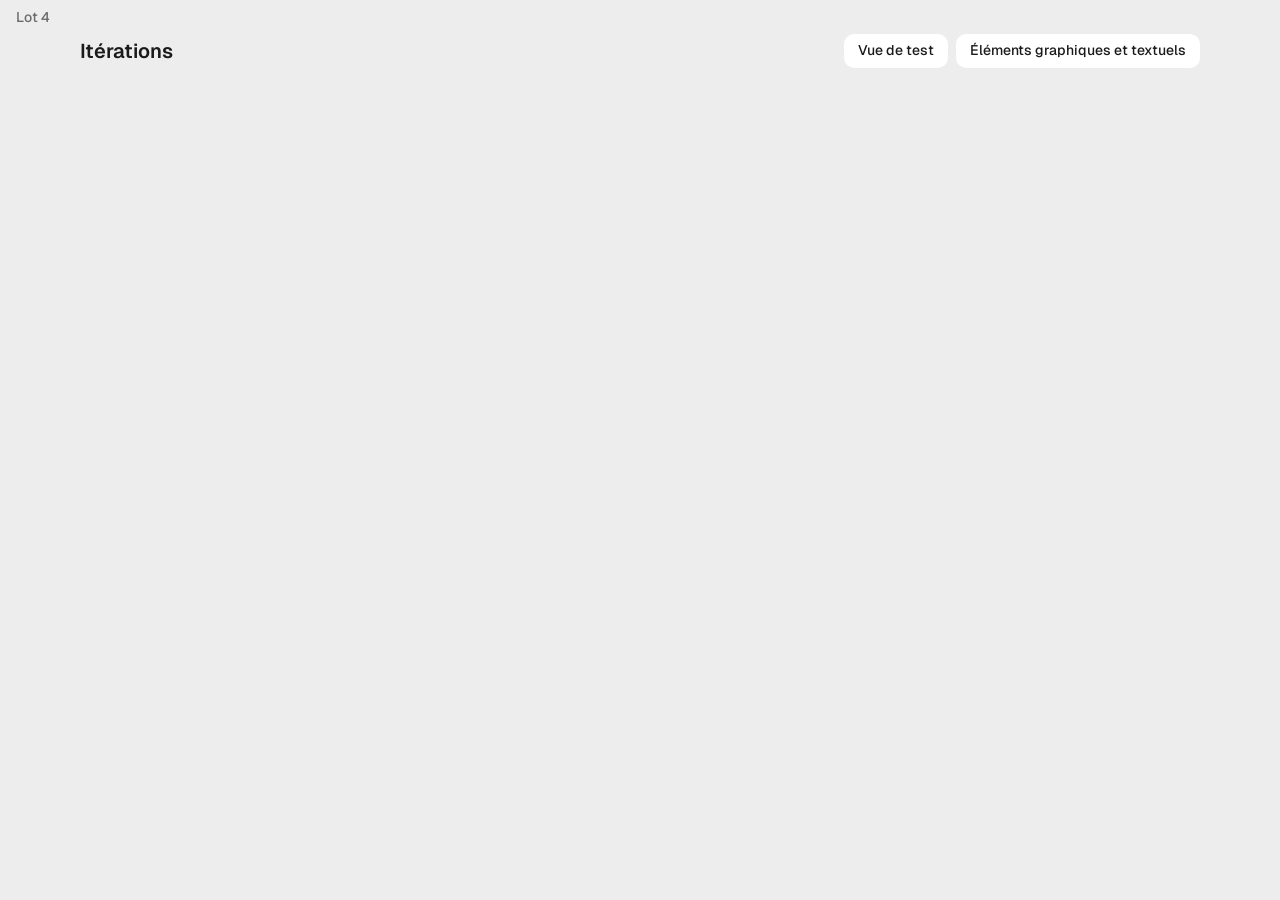
==== commit 574c2f99: "Lot 4 : constats Agent Testeur (2 à 7), page Itérations en accueil, suppression du rapport" ====
--- a/index.html
+++ b/index.html
@@ -3,91 +3,35 @@
 <head>
 <meta charset="utf-8">
 <meta name="viewport" content="width=device-width, initial-scale=1">
-<title>Labo test fonctionnalités</title>
+<title>Itérations – labo</title>
 <link rel="icon" href="data:,">
-<link rel="stylesheet" href="https://fonts.googleapis.com/css2?family=Geist:wght@400;500;600&family=Geist+Mono&display=swap">
+<link rel="stylesheet" href="https://fonts.googleapis.com/css2?family=Geist:wght@400;500;600&display=swap">
 <style>
 *{box-sizing:border-box}
 html,body{margin:0;background:#EDEDED;color:#1A1A1A;font:15px/1.4 Geist,system-ui,sans-serif}
 h1{font-size:20px;font-weight:600;margin:0}
-h2{font-size:16px;font-weight:600;margin:0}
-.top{padding:16px 20px 0}
-.wrap{display:grid;grid-template-columns:1fr 1fr;gap:20px;padding:16px 20px 24px;align-items:start}
-@media (max-width:900px){.wrap{grid-template-columns:1fr}}
-.half{min-width:0}
-.hrow{display:flex;align-items:center;justify-content:space-between;gap:12px;margin-bottom:12px;min-height:34px}
-.sw{display:inline-flex;background:#fff;border-radius:10px;padding:3px}
-.sw button{border:0;background:none;font:inherit;font-size:14px;font-weight:500;padding:6px 14px;border-radius:8px;color:#6B6B6B;cursor:pointer}
-.sw button[aria-pressed=true]{background:#1A1A1A;color:#fff}
-.stage{position:relative;overflow:hidden}
-.stage iframe{border:0;display:block;transform-origin:0 0;background:#EDEDED}
-.std iframe{border-radius:14px;box-shadow:0 0 0 1px rgba(0,0,0,.08)}
-.phone{border:10px solid #1A1A1A;border-radius:44px;overflow:hidden;width:410px;height:864px;transform-origin:0 0}
-.phone iframe{width:390px;height:844px}
-.muted{color:#6B6B6B}
-.maj{font-size:13px}
-.rt{width:100%;border-collapse:collapse;font-size:14px}
-.rt th{text-align:left;font-size:12px;font-weight:600;color:#6B6B6B;padding:8px 12px;border-bottom:1px solid #CFCFCF}
-.rt td{vertical-align:top;padding:14px 12px;border-bottom:1px solid #D6D6D6}
-.rt tr:last-child td{border-bottom:0}
-.rt td.tt{width:18%;font-weight:600}.rt td.cp{width:41%}.rt td.cp img,.rt td.sg img{margin-bottom:8px}.vs{display:flex;flex-direction:column;gap:2px;font-size:13.5px}.sg p{margin:0}
-.rt img{display:block;max-width:100%;border-radius:8px;border:1px solid #D6D6D6;cursor:zoom-in}
-.rt b{font-weight:600}
-.vd{font-weight:600}
-.cards{display:flex;flex-direction:column;gap:12px}
-.card{background:#fff;border-radius:14px;padding:14px 16px}
-.card h3{font-size:15px;font-weight:600;margin:0 0 8px}
-.ex{font-size:12px;font-weight:500;color:#6B6B6B;margin-bottom:4px}
-.bd{display:flex;flex-wrap:wrap;gap:6px;margin-bottom:10px}
-.b{font-size:12px;font-weight:500;padding:2px 8px;border-radius:999px;background:#F1F1F1}
-.g-bloquant{background:#FBE3E1;color:#9B1C12}.g-majeur{background:#FCEBD5;color:#8A4B00}.g-mineur{background:#EEF0F3;color:#3D4450}
-.s-ouvert{background:#F1F1F1}.s-corrige{background:#E2EEFB;color:#14508C}.s-valide{background:#E1F3E6;color:#1C6B34}
-.card img{display:block;max-width:100%;border-radius:10px;border:1px solid #E4E4E4;cursor:zoom-in;margin-bottom:10px}
-pre{font:12.5px/1.45 'Geist Mono',ui-monospace,monospace;background:#F6F6F6;border-radius:10px;padding:10px 12px;margin:0 0 10px;white-space:pre-wrap;word-break:break-word}
-.cm{margin:0;white-space:pre-wrap}
-.big{position:fixed;inset:0;background:rgba(0,0,0,.8);display:flex;align-items:center;justify-content:center;z-index:9;cursor:zoom-out;padding:20px}
-.big img{max-width:100%;max-height:100%;border-radius:10px;background:#fff}
-.wrap.r{grid-template-columns:1fr;max-width:1120px;margin:0 auto}
-.top{display:flex;align-items:center;justify-content:space-between;max-width:1160px;margin:0 auto;padding-top:34px}
-.nav{display:flex;gap:8px}.back{color:#1A1A1A;font-weight:500;font-size:14px;background:#fff;border-radius:10px;padding:7px 14px;text-decoration:none}
 #lotv{position:absolute;top:8px;left:16px;font-size:14px;font-weight:500;color:#6B6B6B}
+.top{display:flex;align-items:center;justify-content:space-between;max-width:1160px;margin:0 auto;padding:34px 20px 0}
+.nav{display:flex;gap:8px}
+.back{color:#1A1A1A;font-weight:500;font-size:14px;background:#fff;border-radius:10px;padding:7px 14px;text-decoration:none}
+main{max-width:1120px;margin:0 auto;padding:4px 20px 40px}
+section{margin-top:24px}
+.vd{font-size:14px;margin:0 0 8px}
+.vd b{font-weight:600}
+.caps{display:flex;flex-wrap:wrap;gap:14px}
+.caps img{display:block;max-width:100%;height:auto}
 </style>
 </head>
 <body>
-<div id="lotv">Lot 3</div>
-<div class="top"><h1>Rapport du testeur</h1><div class="nav"><a class="back" href="test.html">Vue de test</a><a class="back" href="elements.html">Éléments graphiques et textuels</a></div></div>
-<div class="wrap r">
-  <section class="half" id="rapport">
-    <div class="hrow"><span class="muted maj" id="maj"></span></div>
-    <div class="cards" id="constats"><p class="muted">Chargement…</p></div>
-  </section>
-</div>
+<div id="lotv">Lot 4</div>
+<div class="top"><h1>Itérations</h1><div class="nav"><a class="back" href="test.html">Vue de test</a><a class="back" href="elements.html">Éléments graphiques et textuels</a></div></div>
+<main id="it"></main>
 <script>
-// Partie droite : rapport.json (rempli par l'Agent Testeur).
 const esc = v => String(v ?? '').replace(/[&<>"']/g, c => ({ '&': '&amp;', '<': '&lt;', '>': '&gt;', '"': '&quot;', "'": '&#39;' })[c]);
-const G = { bloquant: 'Bloquant', majeur: 'Majeur', mineur: 'Mineur' }, S = { ouvert: 'Ouvert', corrige: 'Corrigé', valide: 'Validé' }, V = { mobile: 'Mobile', standard: 'Standard' };
-const fmt = d => { const x = new Date(d); return isNaN(x) ? '' : x.toLocaleString('fr-FR', { day: 'numeric', month: 'long', hour: '2-digit', minute: '2-digit', timeZone: 'Europe/Paris' }); };
-// Versions : [{vue, detail, roles[]}] (recommandé), ou ancien format texte / liste de textes (mots clés mis en gras).
-const KW = /\b(Mobile|Standard|Responsable technique|Resp\.tech|Technicien|Réceptionniste|Directeur|Client|tous (?:les )?rôles)\b/gi;
-const bold = t => esc(t).replace(KW, '<b>$1</b>');
-function vers(c) {
-  let v = c.versions ?? (c.vue ? (V[c.vue] || c.vue) : '');
-  if (!v || (Array.isArray(v) && !v.length)) return '';
-  const lines = [].concat(v).map(x => typeof x === 'string' ? bold(x) : `<b>${esc(x.vue || '')}</b>${x.detail ? ' · ' + esc(x.detail) : ''}${x.roles && [].concat(x.roles).length ? ' — ' + [].concat(x.roles).map(r => `<b>${esc(r)}</b>`).join(', ') : ''}`);
-  return `<div class="vs">${lines.map(l => `<span>${l}</span>`).join('')}</div>`;
-}
-fetch('rapport.json?t=' + Date.now(), { cache: 'no-store' }).then(r => r.json()).then(R => {
-  const L = R.constats || [];
-  document.getElementById('maj').innerHTML = (R.verdict ? `<span class="vd">Verdict : ${esc(R.verdict)}</span> · ` : '') + (R.maj ? 'mis à jour le ' + fmt(R.maj) : '');
-  const T = Date.now(), img = (p, alt) => p ? `<img src="${esc(p)}?t=${T}" alt="${esc(alt)}" loading="lazy">` : '';
-  document.getElementById('constats').innerHTML = L.length ? `<table class="rt"><thead><tr><th>Titres</th><th>Capture et versions</th><th>Suggestions</th></tr></thead><tbody>${L.map(c => `<tr>
-    <td class="tt">${esc(c.titre)}</td>
-    <td class="cp">${img(c.capture, c.titre)}${vers(c)}</td>
-    <td class="sg">${img(c.suggestion_capture, 'Suggestion : ' + (c.titre || ''))}<p>${esc(c.suggestion || c.commentaire || '')}</p></td>
-  </tr>`).join('')}</tbody></table>` : '<p class="muted">Aucun constat pour l\'instant.</p>';
-}).catch(() => { document.getElementById('constats').innerHTML = '<p class="muted">Rapport illisible : vérifier que rapport.json est un JSON valide.</p>'; });
-document.getElementById('constats').addEventListener('click', e => { const i = e.target.closest('.rt img, .card img'); if (!i) return; const o = document.createElement('div'); o.className = 'big'; o.innerHTML = `<img src="${i.src}" alt="">`; o.onclick = () => o.remove(); document.body.append(o); });
-addEventListener('keydown', e => { if (e.key === 'Escape') document.querySelector('.big')?.remove(); });
+const T = Date.now();
+fetch('iterations.json?t=' + T, { cache: 'no-store' }).then(r => r.json()).then(d => {
+  document.getElementById('it').innerHTML = (d.iterations || []).map(i => `<section><p class="vd"><b>Version ${esc(i.v)}</b> · ${esc(i.date)}</p><div class="caps">${(i.captures || []).map(c => `<img src="${esc(c)}?t=${T}" alt="Version ${esc(i.v)}" loading="lazy">`).join('')}</div></section>`).join('');
+});
 </script>
 </body>
 </html>
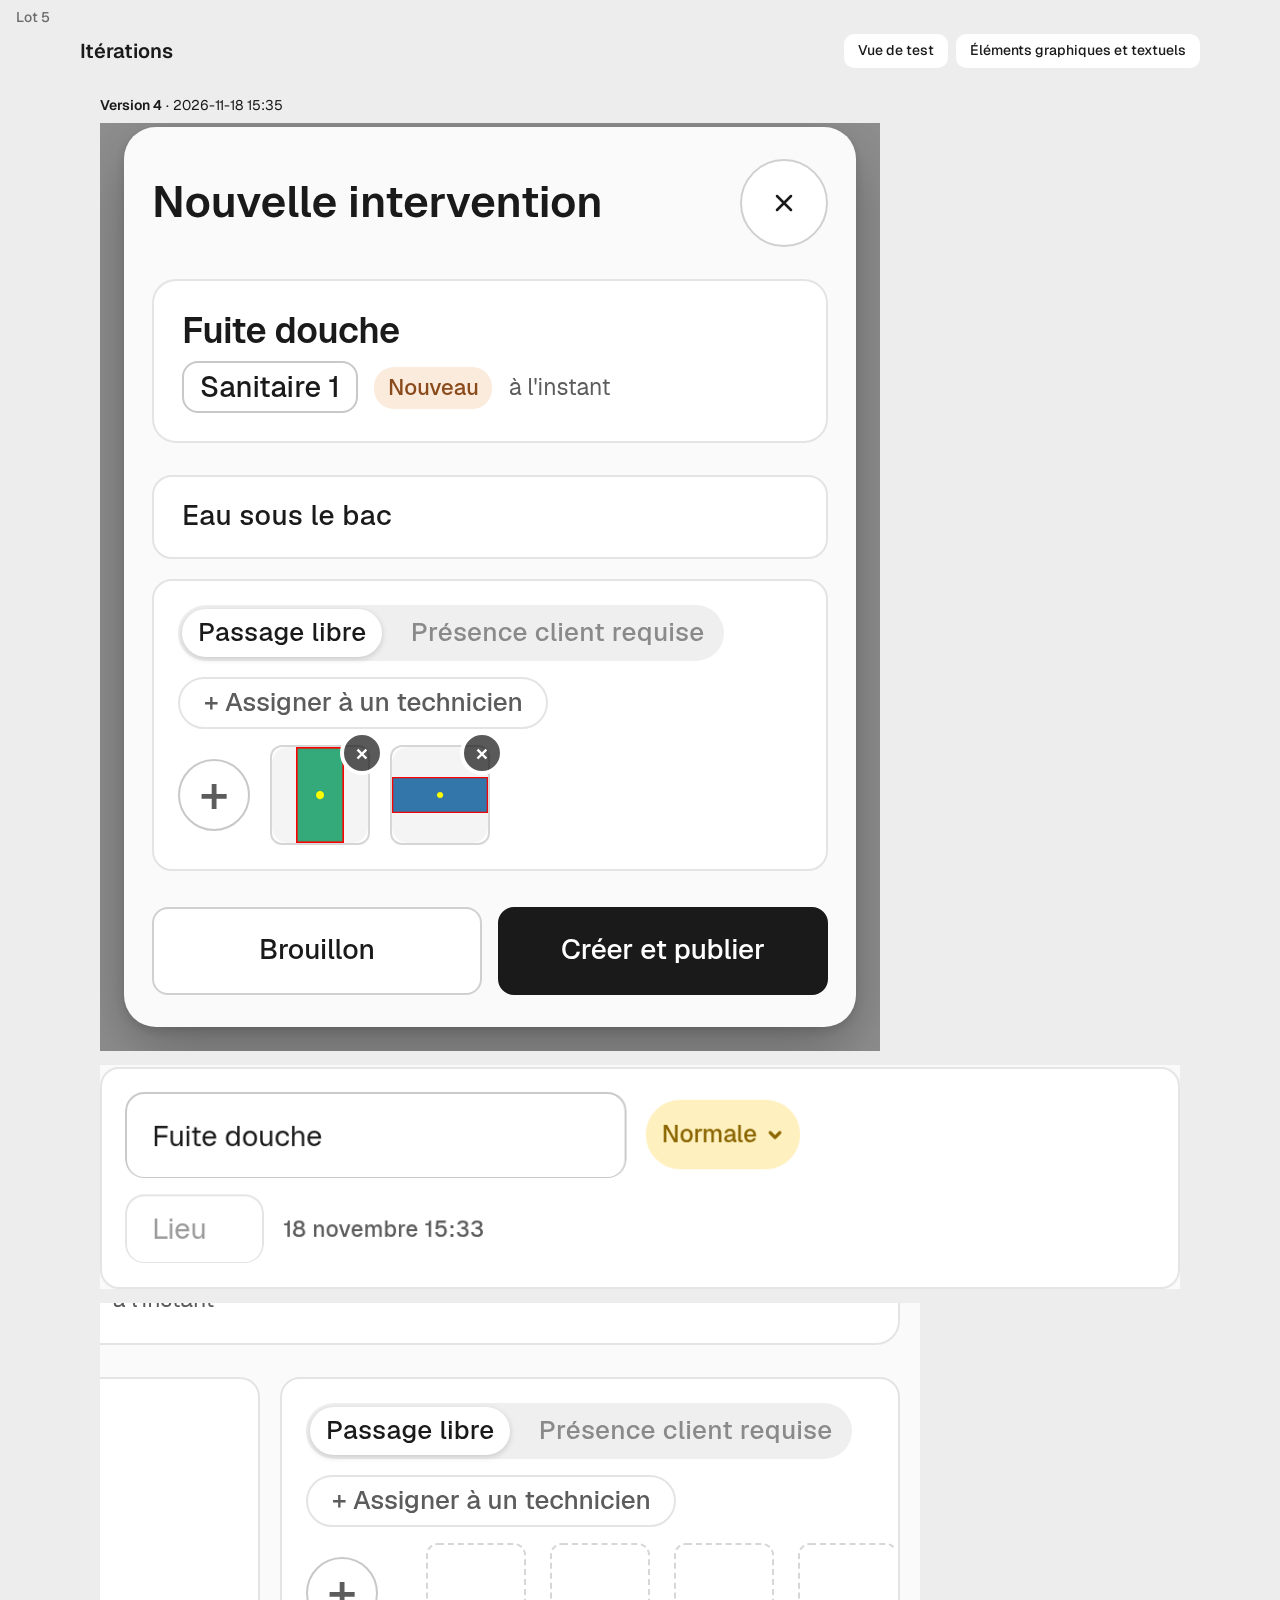
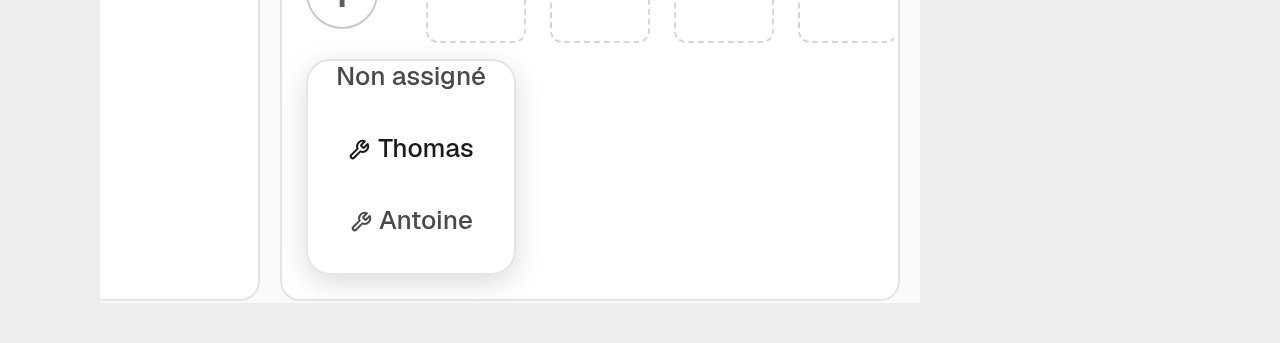
==== commit 020adf6b: "Lot 5 : retest Agent Testeur (Annuler, assignation, menu Priorité, cibles 44 px, contraste, cases ph" ====
--- a/index.html
+++ b/index.html
@@ -23,7 +23,7 @@
 </style>
 </head>
 <body>
-<div id="lotv">Lot 4</div>
+<div id="lotv">Lot 5</div>
 <div class="top"><h1>Itérations</h1><div class="nav"><a class="back" href="test.html">Vue de test</a><a class="back" href="elements.html">Éléments graphiques et textuels</a></div></div>
 <main id="it"></main>
 <script>
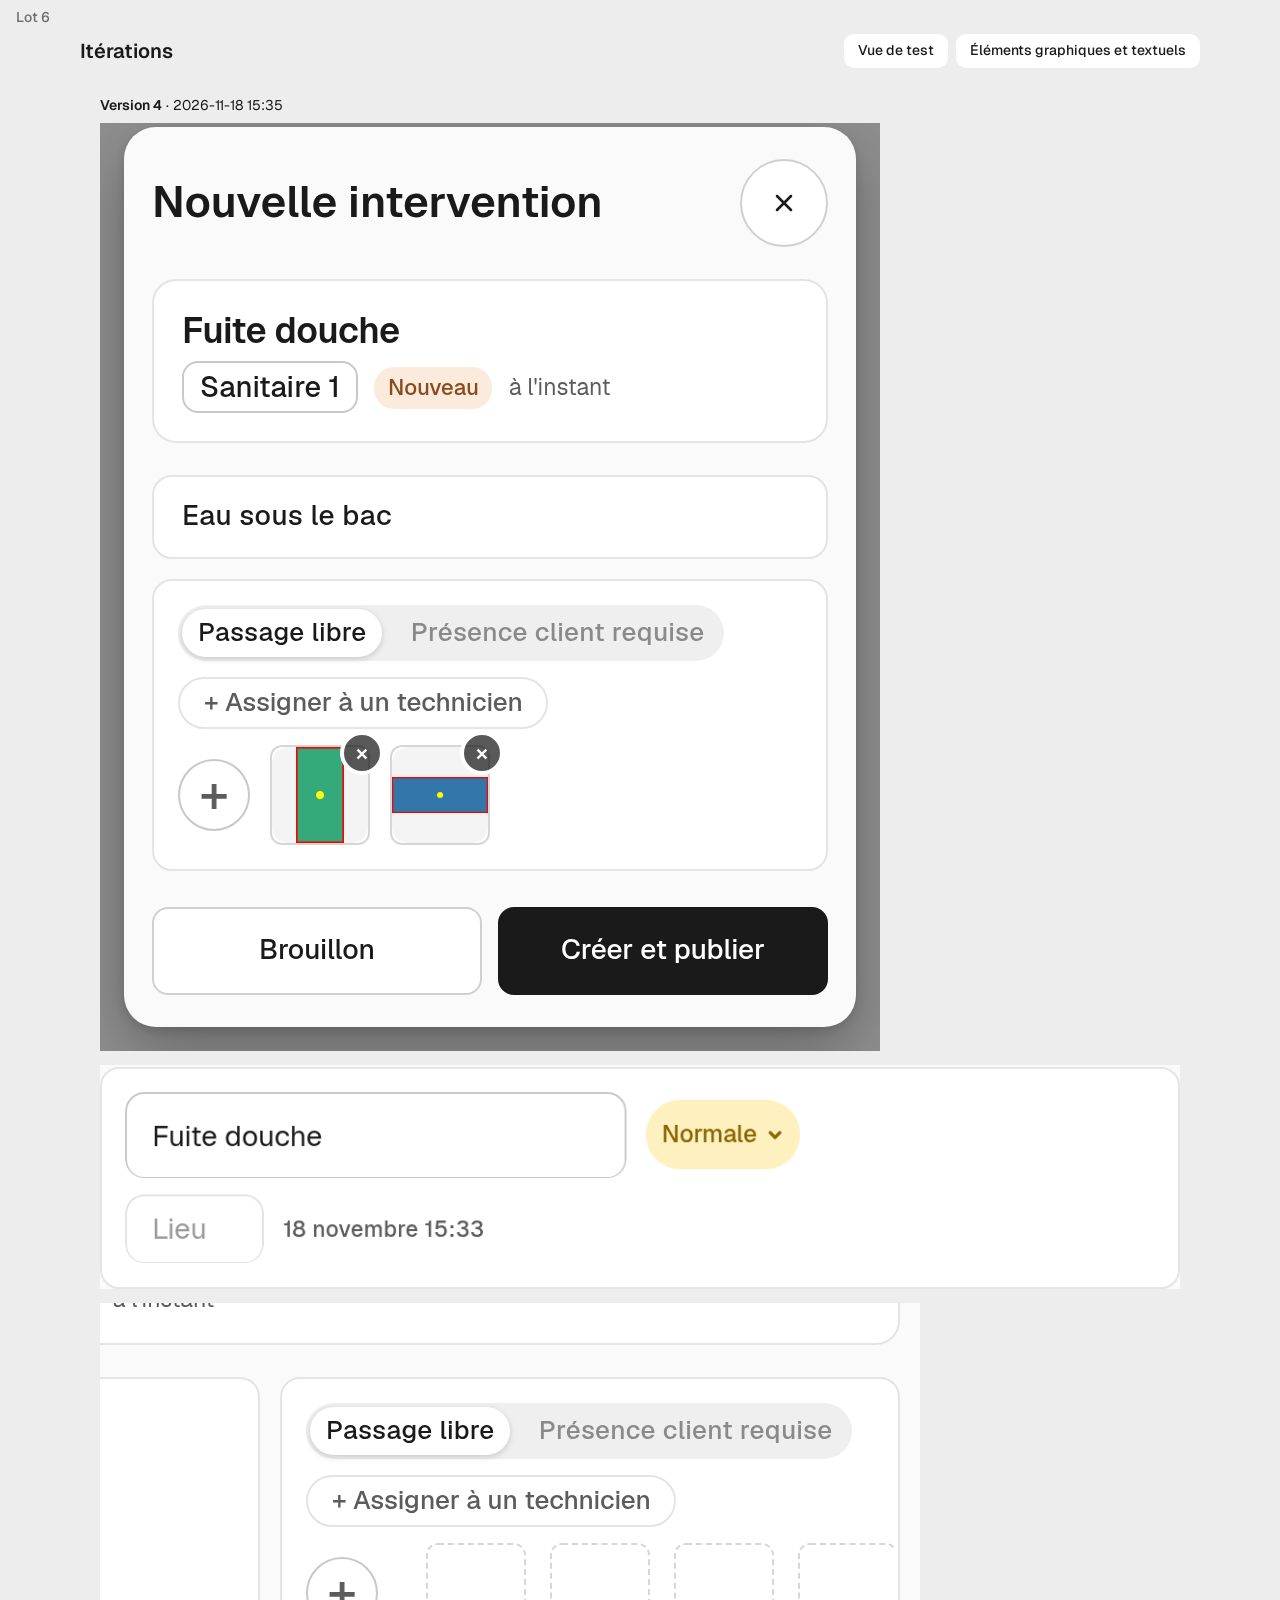
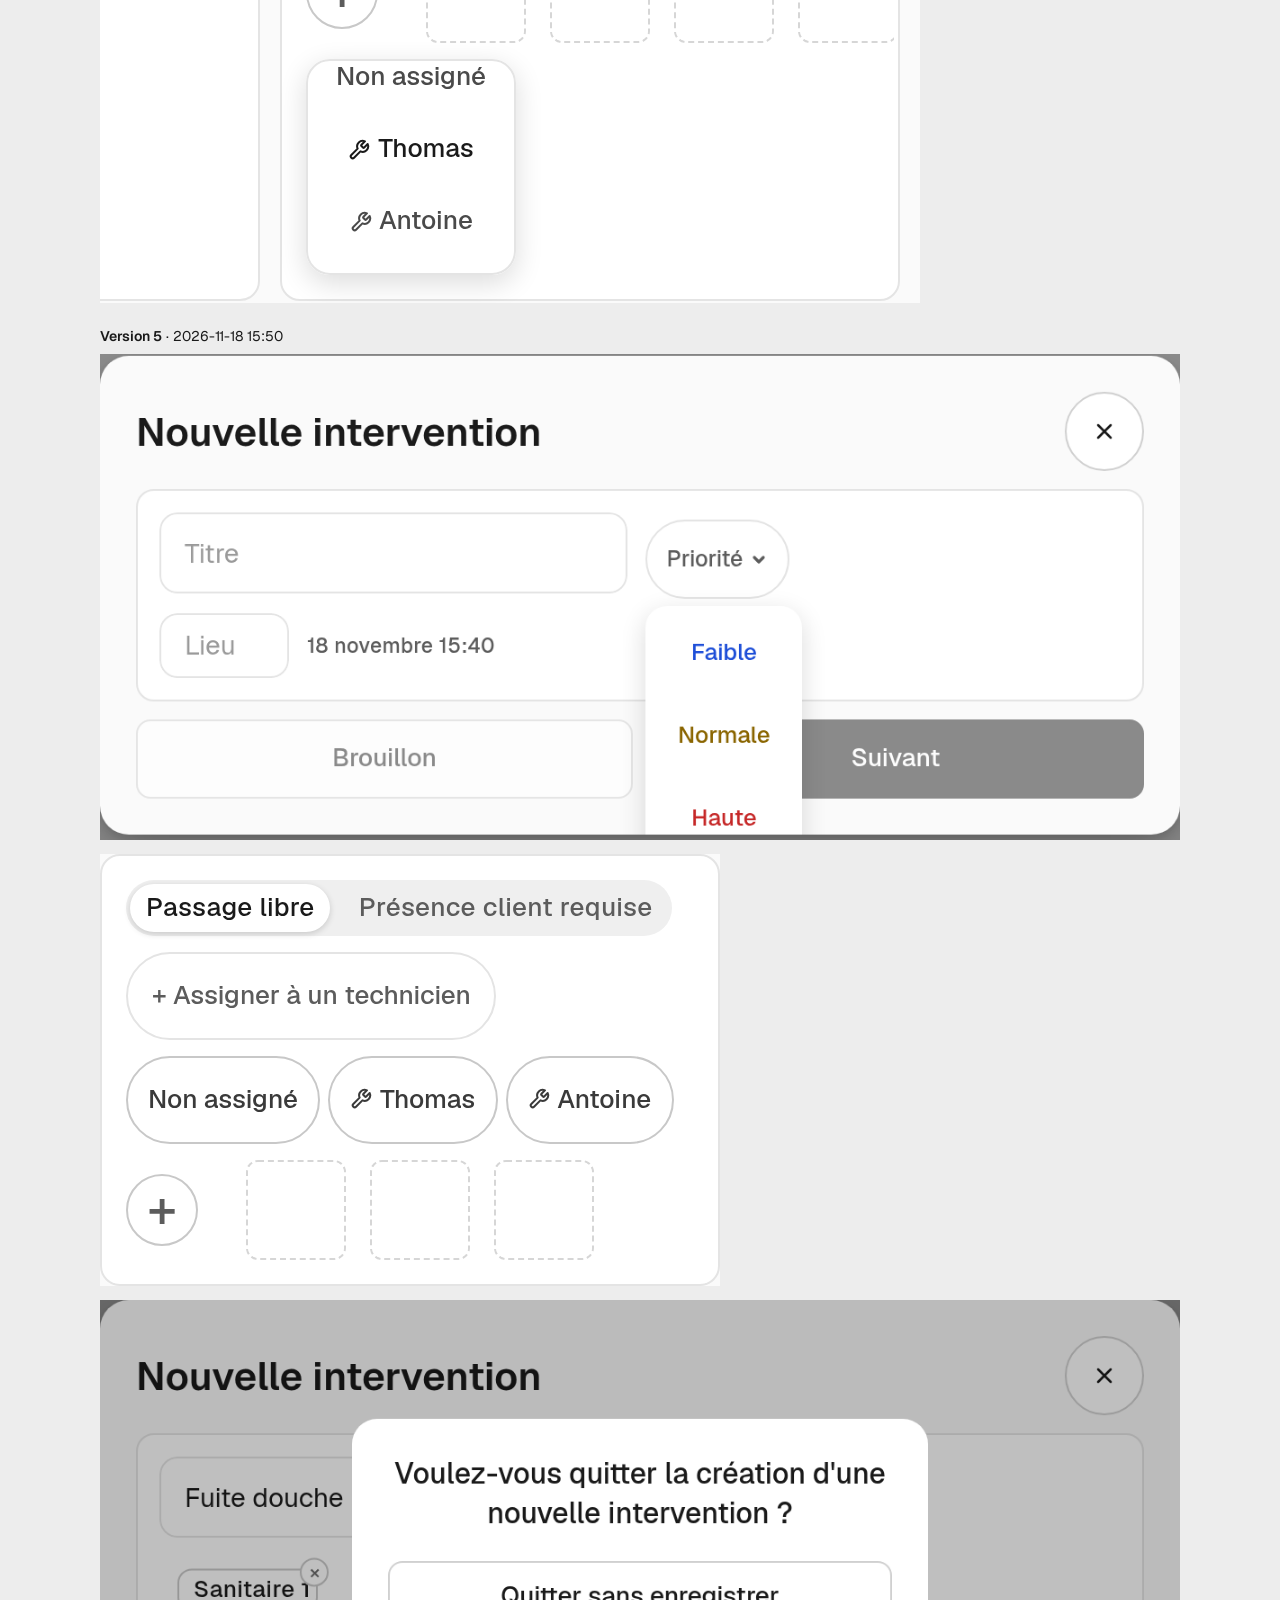
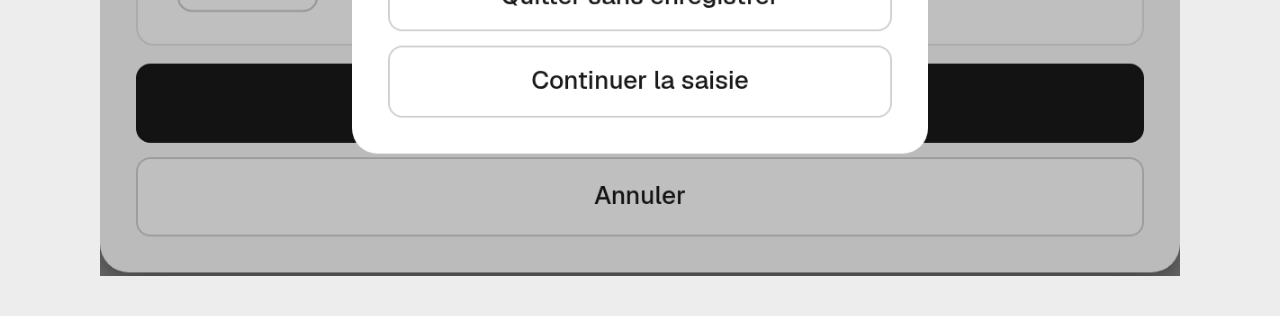
==== commit 94a3258a: "Lot 6 : menu Priorité toujours visible, cibles tactiles 44 px" ====
--- a/index.html
+++ b/index.html
@@ -23,7 +23,7 @@
 </style>
 </head>
 <body>
-<div id="lotv">Lot 5</div>
+<div id="lotv">Lot 6</div>
 <div class="top"><h1>Itérations</h1><div class="nav"><a class="back" href="test.html">Vue de test</a><a class="back" href="elements.html">Éléments graphiques et textuels</a></div></div>
 <main id="it"></main>
 <script>
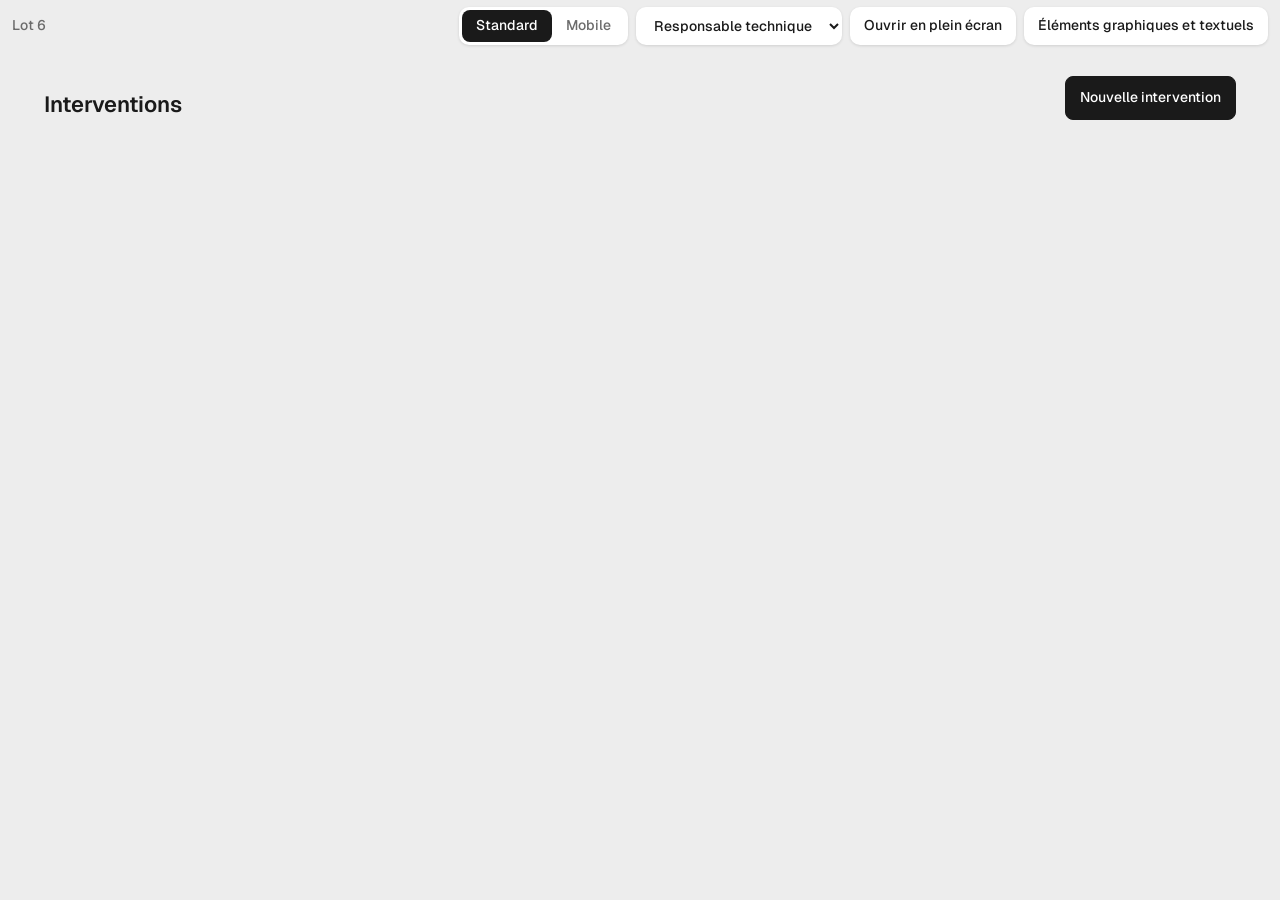
==== commit 6b7f5243: "Suppression de la page Itérations et de son contenu" ====
--- a/index.html
+++ b/index.html
@@ -1,37 +1,2 @@
 <!doctype html>
-<html lang="fr">
-<head>
-<meta charset="utf-8">
-<meta name="viewport" content="width=device-width, initial-scale=1">
-<title>Itérations – labo</title>
-<link rel="icon" href="data:,">
-<link rel="stylesheet" href="https://fonts.googleapis.com/css2?family=Geist:wght@400;500;600&display=swap">
-<style>
-*{box-sizing:border-box}
-html,body{margin:0;background:#EDEDED;color:#1A1A1A;font:15px/1.4 Geist,system-ui,sans-serif}
-h1{font-size:20px;font-weight:600;margin:0}
-#lotv{position:absolute;top:8px;left:16px;font-size:14px;font-weight:500;color:#6B6B6B}
-.top{display:flex;align-items:center;justify-content:space-between;max-width:1160px;margin:0 auto;padding:34px 20px 0}
-.nav{display:flex;gap:8px}
-.back{color:#1A1A1A;font-weight:500;font-size:14px;background:#fff;border-radius:10px;padding:7px 14px;text-decoration:none}
-main{max-width:1120px;margin:0 auto;padding:4px 20px 40px}
-section{margin-top:24px}
-.vd{font-size:14px;margin:0 0 8px}
-.vd b{font-weight:600}
-.caps{display:flex;flex-wrap:wrap;gap:14px}
-.caps img{display:block;max-width:100%;height:auto}
-</style>
-</head>
-<body>
-<div id="lotv">Lot 6</div>
-<div class="top"><h1>Itérations</h1><div class="nav"><a class="back" href="test.html">Vue de test</a><a class="back" href="elements.html">Éléments graphiques et textuels</a></div></div>
-<main id="it"></main>
-<script>
-const esc = v => String(v ?? '').replace(/[&<>"']/g, c => ({ '&': '&amp;', '<': '&lt;', '>': '&gt;', '"': '&quot;', "'": '&#39;' })[c]);
-const T = Date.now();
-fetch('iterations.json?t=' + T, { cache: 'no-store' }).then(r => r.json()).then(d => {
-  document.getElementById('it').innerHTML = (d.iterations || []).map(i => `<section><p class="vd"><b>Version ${esc(i.v)}</b> · ${esc(i.date)}</p><div class="caps">${(i.captures || []).map(c => `<img src="${esc(c)}?t=${T}" alt="Version ${esc(i.v)}" loading="lazy">`).join('')}</div></section>`).join('');
-});
-</script>
-</body>
-</html>
+<html lang="fr"><head><meta charset="utf-8"><meta http-equiv="refresh" content="0; url=test.html"><title>Labo</title></head><body><script>location.replace('test.html')</script></body></html>
